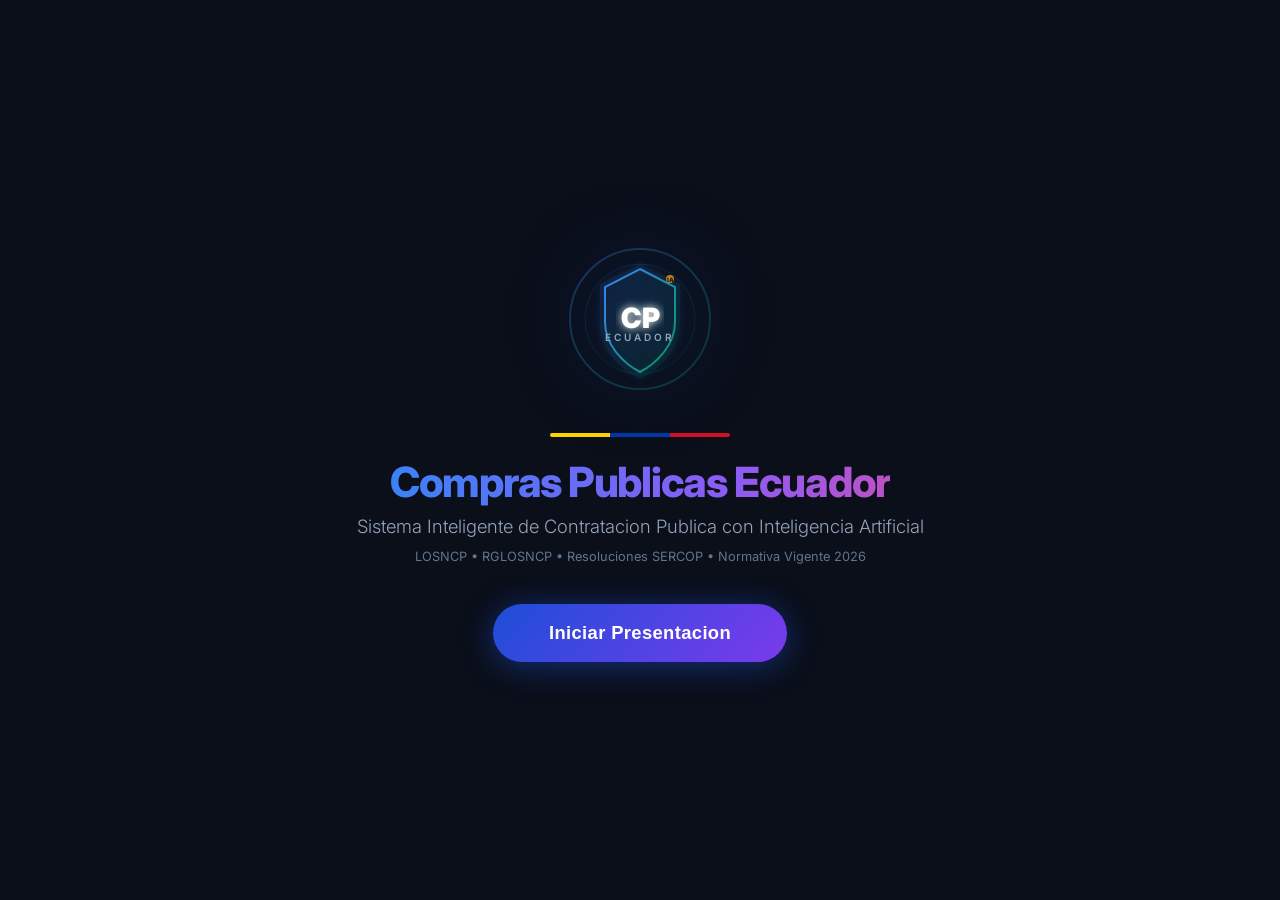
==== compras.html @ e503e333 "incluir compras" ====
<!DOCTYPE html>
<html lang="es">
<head>
<meta charset="UTF-8">
<meta name="viewport" content="width=device-width, initial-scale=1.0, maximum-scale=1.0, user-scalable=no">
<meta name="author" content="Yacaretech Cia. Ltda.">
<meta name="description" content="Sistema Inteligente de Compras Publicas Ecuador con IA">
<meta name="copyright" content="© 2026 Yacaretech Cia. Ltda. Todos los derechos reservados.">
<title>Compras Publicas EC - Sistema Inteligente con IA</title>
<link rel="preconnect" href="https://fonts.googleapis.com">
<link rel="preconnect" href="https://fonts.gstatic.com" crossorigin="">
<link href="https://fonts.googleapis.com/css2?family=Inter:wght@300;400;500;600;700;800;900&display=swap" rel="stylesheet">
<style>
*, *::before, *::after { margin: 0; padding: 0; box-sizing: border-box; }

:root {
    --primary: #1d4ed8;
    --primary-light: #3b82f6;
    --accent: #059669;
    --accent-light: #10b981;
    --success: #10b981;
    --warning: #f59e0b;
    --danger: #ef4444;
    --ecuador-yellow: #FFD100;
    --ecuador-blue: #0038A8;
    --ecuador-red: #CE1126;
    --bg-dark: #0a0f1a;
    --bg-card: rgba(255,255,255,0.05);
    --bg-glass: rgba(255,255,255,0.07);
    --border-glass: rgba(255,255,255,0.12);
    --text-primary: #f1f5f9;
    --text-secondary: #94a3b8;
    --text-muted: #64748b;
    --gradient-hero: linear-gradient(135deg, #0c1929 0%, #1e3a5f 50%, #0f2440 100%);
    --gradient-blue: linear-gradient(135deg, #1d4ed8 0%, #7c3aed 100%);
    --gradient-green: linear-gradient(135deg, #059669 0%, #0d9488 100%);
    --gradient-gold: linear-gradient(135deg, #d97706 0%, #dc2626 100%);
    --gradient-text: linear-gradient(90deg, #3b82f6, #8b5cf6, #ec4899, #3b82f6);
}

body {
    font-family: 'Inter', -apple-system, BlinkMacSystemFont, sans-serif;
    background: var(--bg-dark);
    color: var(--text-primary);
    overflow: hidden;
    -webkit-font-smoothing: antialiased;
}

/* ============ LANDING ============ */
.landing {
    position: fixed; top:0;left:0;right:0;bottom:0; z-index: 1000;
    background: var(--bg-dark);
    display: flex; flex-direction: column; align-items: center; justify-content: center;
    transition: opacity 0.8s ease, visibility 0.8s ease;
}
.landing.hidden { opacity: 0; visibility: hidden; pointer-events: none; }
.landing-particles { position: absolute; top:0;left:0;right:0;bottom:0; overflow: hidden; pointer-events: none; }
.landing-particles .particle {
    position: absolute; border-radius: 50%; opacity: 0;
    animation: particleFloat 8s ease-in-out infinite;
}
@keyframes particleFloat {
    0% { opacity: 0; transform: translateY(100vh) scale(0); }
    20% { opacity: 0.6; }
    80% { opacity: 0.3; }
    100% { opacity: 0; transform: translateY(-20vh) scale(1); }
}
.landing-logo {
    position: relative; z-index: 1; margin-bottom: 30px;
    filter: drop-shadow(0 0 40px rgba(29,78,216,0.5));
    animation: float 6s ease-in-out infinite;
}
.landing-title {
    position: relative; z-index: 1; font-size: 2.6rem; font-weight: 800;
    letter-spacing: -0.03em; margin-bottom: 8px; text-align: center;
}
.landing-sub {
    position: relative; z-index: 1; font-size: 1.15rem; font-weight: 300;
    color: var(--text-secondary); margin-bottom: 12px; text-align: center;
}
.landing-legal {
    position: relative; z-index: 1; font-size: 0.8rem; font-weight: 400;
    color: var(--text-muted); margin-bottom: 40px; text-align: center; max-width: 500px;
}
.landing-cta {
    position: relative; z-index: 1;
    display: inline-block; padding: 18px 56px; border-radius: 50px;
    background: var(--gradient-blue); color: #fff; font-size: 1.15rem; font-weight: 700;
    border: none; cursor: pointer; transition: all 0.3s ease;
    text-decoration: none; letter-spacing: 0.02em;
    box-shadow: 0 4px 30px rgba(29,78,216,0.5);
    animation: glow 3s ease-in-out infinite;
}
.landing-cta:hover { transform: translateY(-3px) scale(1.03); box-shadow: 0 8px 40px rgba(29,78,216,0.7); }
.ec-flag { display: flex; gap: 0; margin-bottom: 20px; position: relative; z-index: 1; }
.ec-flag div { width: 60px; height: 4px; }
.ec-flag .fy { background: var(--ecuador-yellow); border-radius: 2px 0 0 2px; }
.ec-flag .fb { background: var(--ecuador-blue); }
.ec-flag .fr { background: var(--ecuador-red); border-radius: 0 2px 2px 0; }

/* ============ PRESENTATION ============ */
.presentation { width: 100vw; height: 100vh; overflow: hidden; position: relative; z-index: 1; }

.slide {
    position: absolute; top:0;left:0;right:0;bottom:0;
    display: flex; flex-direction: column; align-items: center;
    padding: 50px 80px 90px;
    opacity: 0; transform: scale(0.95); pointer-events: none;
    transition: opacity 0.7s ease, transform 0.7s ease;
    text-align: center; overflow-y: auto;
}
.slide.scrollable { justify-content: flex-start; }
.slide:not(.scrollable) { justify-content: center; }
.slide.active { opacity: 1; transform: scale(1); pointer-events: auto; }

/* ============ AMBIENT EFFECTS ============ */
.slide::after {
    content: ''; position: absolute; top:0;left:0;right:0;bottom:0;
    pointer-events: none; z-index: 0;
    background-image:
        radial-gradient(1px 1px at 10% 20%, rgba(29,78,216,0.4) 50%, transparent 100%),
        radial-gradient(1px 1px at 80% 10%, rgba(5,150,105,0.3) 50%, transparent 100%),
        radial-gradient(1.5px 1.5px at 50% 80%, rgba(29,78,216,0.3) 50%, transparent 100%),
        radial-gradient(1px 1px at 30% 60%, rgba(16,185,129,0.3) 50%, transparent 100%);
    background-size: 200% 200%;
    animation: ambientDrift 20s ease-in-out infinite;
    opacity: 0; transition: opacity 1s ease;
}
.slide.active::after { opacity: 1; }
@keyframes ambientDrift {
    0% { background-position: 0% 0%; }
    50% { background-position: 100% 100%; }
    100% { background-position: 0% 0%; }
}

.slide::before {
    content: ''; position: absolute; top:0;left:0;right:0;bottom:0;
    pointer-events: none; z-index: 0;
    background: radial-gradient(ellipse 600px 400px at 30% 40%, rgba(29,78,216,0.08) 0%, transparent 70%);
    animation: spotlightMove 12s ease-in-out infinite;
    opacity: 0; transition: opacity 0.8s ease;
}
.slide.active::before { opacity: 1; }
@keyframes spotlightMove {
    0%   { background: radial-gradient(ellipse 600px 400px at 20% 30%, rgba(29,78,216,0.08) 0%, transparent 70%); }
    33%  { background: radial-gradient(ellipse 600px 400px at 70% 60%, rgba(5,150,105,0.07) 0%, transparent 70%); }
    66%  { background: radial-gradient(ellipse 600px 400px at 40% 80%, rgba(217,119,6,0.06) 0%, transparent 70%); }
    100% { background: radial-gradient(ellipse 600px 400px at 20% 30%, rgba(29,78,216,0.08) 0%, transparent 70%); }
}

/* Per-slide backgrounds */
.slide[data-slide="0"]  { background: linear-gradient(160deg, #0a0e27 0%, #1e3a5f 40%, #0d1333 100%); }
.slide[data-slide="1"]  { background: linear-gradient(160deg, #0c1a0a 0%, #065f46 40%, #022c22 100%); }
.slide[data-slide="2"]  { background: linear-gradient(160deg, #1a0505 0%, #7f1d1d 40%, #450a0a 100%); }
.slide[data-slide="3"]  { background: linear-gradient(135deg, #0f0c29 0%, #302b63 50%, #24243e 100%); }
.slide[data-slide="4"]  { background: linear-gradient(150deg, #071520 0%, #0c4a6e 40%, #082f49 100%); }
.slide[data-slide="5"]  { background: linear-gradient(160deg, #021a0e 0%, #065f46 40%, #022c22 100%); }
.slide[data-slide="6"]  { background: linear-gradient(145deg, #0c0a2a 0%, #3730a3 40%, #1e1b4b 100%); }
.slide[data-slide="7"]  { background: linear-gradient(160deg, #051525 0%, #155e75 40%, #083344 100%); }
.slide[data-slide="8"]  { background: linear-gradient(155deg, #1a1005 0%, #92400e 40%, #451a03 100%); }
.slide[data-slide="9"]  { background: linear-gradient(160deg, #0c0f17 0%, #334155 40%, #1e293b 100%); }
.slide[data-slide="10"] { background: linear-gradient(150deg, #050d1f 0%, #1d4ed8 40%, #1e3a5f 100%); }
.slide[data-slide="11"] { background: linear-gradient(135deg, #0f0524 0%, #4c1d95 35%, #2e1065 100%); }

/* ============ ANIMATIONS ============ */
@keyframes fadeInUp { from { opacity: 0; transform: translateY(40px); } to { opacity: 1; transform: translateY(0); } }
@keyframes fadeInLeft { from { opacity: 0; transform: translateX(-40px); } to { opacity: 1; transform: translateX(0); } }
@keyframes fadeInRight { from { opacity: 0; transform: translateX(40px); } to { opacity: 1; transform: translateX(0); } }
@keyframes shimmer { 0% { background-position: -200% center; } 100% { background-position: 200% center; } }
@keyframes pulse { 0%, 100% { opacity: 0.4; transform: scale(1); } 50% { opacity: 0.8; transform: scale(1.05); } }
@keyframes float { 0%, 100% { transform: translateY(0); } 50% { transform: translateY(-10px); } }
@keyframes glow { 0%, 100% { box-shadow: 0 0 20px rgba(29,78,216,0.3); } 50% { box-shadow: 0 0 40px rgba(29,78,216,0.6); } }
@keyframes numberPop { from { opacity: 0; transform: scale(0.5); filter: blur(4px); } to { opacity: 1; transform: scale(1); filter: blur(0); } }

.slide.active .anim-1 { animation: fadeInUp 0.8s ease forwards; animation-delay: 0.1s; opacity: 0; }
.slide.active .anim-2 { animation: fadeInUp 0.8s ease forwards; animation-delay: 0.25s; opacity: 0; }
.slide.active .anim-3 { animation: fadeInUp 0.8s ease forwards; animation-delay: 0.4s; opacity: 0; }
.slide.active .anim-4 { animation: fadeInUp 0.8s ease forwards; animation-delay: 0.55s; opacity: 0; }
.slide.active .anim-5 { animation: fadeInUp 0.8s ease forwards; animation-delay: 0.7s; opacity: 0; }
.slide.active .anim-6 { animation: fadeInUp 0.8s ease forwards; animation-delay: 0.85s; opacity: 0; }
.slide.active .anim-left { animation: fadeInLeft 0.8s ease forwards; animation-delay: 0.3s; opacity: 0; }
.slide.active .anim-right { animation: fadeInRight 0.8s ease forwards; animation-delay: 0.3s; opacity: 0; }
.slide.active .big-number { animation: numberPop 0.8s cubic-bezier(0.34,1.56,0.64,1) forwards; animation-delay: 0.6s; opacity: 0; }
body.cinematic .slide.active .anim-1 { animation-duration: 1.2s; }
body.cinematic .slide.active .anim-2 { animation-duration: 1.2s; animation-delay: 0.4s; }
body.cinematic .slide.active .anim-3 { animation-duration: 1.2s; animation-delay: 0.65s; }
body.cinematic .slide.active .anim-4 { animation-duration: 1.2s; animation-delay: 0.9s; }
body.cinematic .slide.active .anim-5 { animation-duration: 1.2s; animation-delay: 1.1s; }

/* ============ TYPOGRAPHY ============ */
.slide-title { font-size: 3rem; font-weight: 800; letter-spacing: -0.03em; margin-bottom: 10px; line-height: 1.1; }
.slide-subtitle { font-size: 1.3rem; font-weight: 300; color: var(--text-secondary); margin-bottom: 40px; max-width: 750px; }
.gradient-text {
    background: var(--gradient-text); background-size: 200% auto;
    -webkit-background-clip: text; -webkit-text-fill-color: transparent;
    background-clip: text; animation: shimmer 4s linear infinite;
}
.section-label { font-size: 0.75rem; font-weight: 700; text-transform: uppercase; letter-spacing: 0.2em; color: var(--primary-light); margin-bottom: 12px; }
.big-number { font-size: 4rem; font-weight: 900; line-height: 1; }
.big-label { font-size: 1rem; font-weight: 400; color: var(--text-secondary); margin-top: 8px; }

/* ============ CARDS & GLASS ============ */
.glass-card {
    background: var(--bg-glass); border: 1px solid var(--border-glass);
    border-radius: 16px; padding: 28px; text-align: left;
    backdrop-filter: blur(12px); -webkit-backdrop-filter: blur(12px);
    transition: transform 0.3s ease, border-color 0.3s ease;
    position: relative; overflow: hidden;
}
.glass-card:hover { transform: translateY(-4px); border-color: var(--primary); }
.glass-card .card-icon {
    width: 44px; height: 44px; border-radius: 12px; display: flex;
    align-items: center; justify-content: center; font-size: 1.3rem; margin-bottom: 14px;
}
.glass-card h3 { font-size: 1.05rem; font-weight: 700; margin-bottom: 8px; }
.glass-card p { font-size: 0.85rem; color: var(--text-secondary); line-height: 1.5; }
.slide.active .glass-card::after {
    content: ''; position: absolute; top: -50%; left: -50%;
    width: 200%; height: 200%;
    background: linear-gradient(45deg, transparent 40%, rgba(255,255,255,0.03) 50%, transparent 60%);
    animation: cardShimmer 4s ease-in-out infinite; pointer-events: none;
}
@keyframes cardShimmer { 0% { transform: translateX(-100%); } 100% { transform: translateX(100%); } }

.grid-2 { display: grid; grid-template-columns: repeat(2, 1fr); gap: 20px; width: 100%; max-width: 1000px; }
.grid-3 { display: grid; grid-template-columns: repeat(3, 1fr); gap: 20px; width: 100%; max-width: 1100px; }
.grid-4 { display: grid; grid-template-columns: repeat(4, 1fr); gap: 16px; width: 100%; max-width: 1200px; }

/* ============ STAT BOXES ============ */
.stat-row { display: flex; gap: 30px; justify-content: center; flex-wrap: wrap; margin: 30px 0; }
.stat-box { text-align: center; padding: 20px 30px; }

/* ============ PAIN/SOLUTION CARDS ============ */
.pain-card { border-left: 3px solid var(--danger); }
.pain-card .pain-label { color: var(--danger); font-size: 0.7rem; font-weight: 700; text-transform: uppercase; letter-spacing: 0.1em; margin-bottom: 6px; }
.solution-arrow { display: flex; align-items: center; justify-content: center; font-size: 1.6rem; color: var(--accent); padding: 8px 0; }
.solution-label { color: var(--accent); font-size: 0.7rem; font-weight: 700; text-transform: uppercase; letter-spacing: 0.1em; margin-bottom: 4px; }

/* ============ COMPARISON TABLE ============ */
.comparison-table { width: 100%; max-width: 900px; border-collapse: collapse; margin: 20px auto; }
.comparison-table th, .comparison-table td { padding: 12px 20px; text-align: left; border-bottom: 1px solid var(--border-glass); font-size: 0.9rem; }
.comparison-table th { font-weight: 700; color: var(--text-secondary); font-size: 0.8rem; text-transform: uppercase; letter-spacing: 0.08em; }
.comparison-table th.highlight { color: var(--accent-light); }
.comparison-table .check { color: var(--success); font-weight: 700; }
.comparison-table .cross { color: var(--danger); }
.comparison-table .partial { color: var(--warning); font-size: 0.8rem; }
.comparison-table tr:hover td { background: rgba(255,255,255,0.03); }

/* ============ TIMELINE ============ */
.timeline { display: flex; gap: 0; width: 100%; max-width: 1000px; position: relative; margin: 30px 0; }
.timeline::before {
    content: ''; position: absolute; top: 18px; left: 10%; right: 10%; height: 3px;
    background: linear-gradient(90deg, var(--primary), var(--accent), var(--warning), var(--danger));
    border-radius: 2px;
}
.timeline-phase { flex: 1; text-align: center; position: relative; padding-top: 40px; }
.timeline-phase .dot {
    position: absolute; top: 10px; left: 50%; transform: translateX(-50%);
    width: 18px; height: 18px; border-radius: 50%; border: 3px solid var(--bg-dark);
}
.timeline-phase h4 { font-size: 0.95rem; font-weight: 700; margin-bottom: 4px; }
.timeline-phase .duration { font-size: 0.8rem; color: var(--primary-light); margin-bottom: 6px; }
.timeline-phase p { font-size: 0.78rem; color: var(--text-secondary); line-height: 1.4; padding: 0 8px; }

/* ============ ECOSYSTEM ============ */
.eco-hub { display: flex; flex-direction: column; align-items: center; gap: 16px; width: 100%; max-width: 900px; margin: 20px 0; }
.eco-row { display: flex; gap: 12px; flex-wrap: wrap; justify-content: center; }
.eco-box {
    padding: 10px 18px; border-radius: 10px; font-size: 0.8rem; font-weight: 600;
    border: 1px solid var(--border-glass); background: var(--bg-glass);
}
.eco-center {
    padding: 16px 40px; border-radius: 14px; font-size: 1rem; font-weight: 800;
    background: var(--gradient-blue); color: white; letter-spacing: 0.02em;
    box-shadow: 0 4px 30px rgba(29,78,216,0.4);
}
.eco-connector { font-size: 0.75rem; color: var(--text-muted); padding: 4px 0; }

/* ============ PROGRESS BAR ============ */
.progress-bar {
    position: fixed; top: 0; left: 0; height: 3px; z-index: 200;
    background: linear-gradient(90deg, var(--primary), var(--accent), var(--warning));
    background-size: 200% 100%;
    animation: progressGlow 3s linear infinite;
    box-shadow: 0 0 12px rgba(29,78,216,0.5);
    transition: width 0.3s linear;
}
@keyframes progressGlow { 0% { background-position: 0% 50%; } 100% { background-position: 200% 50%; } }

/* ============ NAV ============ */
.nav-dots {
    position: fixed; right: 24px; top: 50%; transform: translateY(-50%); z-index: 100;
    display: flex; flex-direction: column; gap: 10px;
}
.nav-dots .dot {
    width: 10px; height: 10px; border-radius: 50%;
    background: var(--text-muted); cursor: pointer;
    transition: all 0.3s ease; opacity: 0.5;
}
.nav-dots .dot.active { background: var(--primary-light); opacity: 1; transform: scale(1.4); box-shadow: 0 0 10px rgba(59,130,246,0.5); }

/* ============ CONTROLS ============ */
.cine-controls {
    position: fixed; bottom: 20px; left: 50%; transform: translateX(-50%); z-index: 100;
    display: flex; align-items: center; gap: 14px;
    background: rgba(10,15,26,0.85); backdrop-filter: blur(16px);
    padding: 10px 28px; border-radius: 40px;
    border: 1px solid var(--border-glass);
}
.cine-controls button {
    background: none; border: none; color: var(--text-secondary);
    font-size: 1.1rem; cursor: pointer; padding: 6px;
    transition: color 0.2s; font-family: inherit;
}
.cine-controls button:hover { color: var(--text-primary); }
.cine-controls .counter { font-size: 0.8rem; color: var(--text-muted); min-width: 50px; text-align: center; }

/* ============ LEGAL BOX ============ */
.legal-box {
    background: rgba(29,78,216,0.1); border: 1px solid rgba(29,78,216,0.3);
    border-radius: 12px; padding: 16px 24px; text-align: left; max-width: 800px; margin: 16px auto;
}
.legal-box .law { font-size: 0.75rem; font-weight: 700; color: var(--primary-light); margin-bottom: 4px; }
.legal-box p { font-size: 0.85rem; color: var(--text-secondary); line-height: 1.5; }

/* ============ QUOTE ============ */
.quote-box {
    border-left: 3px solid var(--accent); padding: 16px 24px; margin: 20px auto;
    max-width: 700px; text-align: left; background: rgba(5,150,105,0.05);
    border-radius: 0 12px 12px 0;
}
.quote-box p { font-size: 0.95rem; font-style: italic; color: var(--text-secondary); line-height: 1.6; }
.quote-box cite { font-size: 0.8rem; color: var(--text-muted); font-style: normal; margin-top: 8px; display: block; }

/* ============ RESPONSIVE ============ */
@media (max-width: 1024px) {
    .slide { padding: 40px 40px 80px; }
    .slide-title { font-size: 2.2rem; }
    .grid-4 { grid-template-columns: repeat(2, 1fr); }
}
@media (max-width: 768px) {
    .slide { padding: 30px 20px 80px; }
    .slide-title { font-size: 1.8rem; }
    .grid-2, .grid-3 { grid-template-columns: 1fr; }
    .nav-dots { display: none; }
    .timeline { flex-direction: column; gap: 20px; }
    .timeline::before { display: none; }
    .big-number { font-size: 2.5rem; }
}
@media print {
    .landing, .nav-dots, .cine-controls, .progress-bar { display: none !important; }
    .slide { position: relative !important; opacity: 1 !important; transform: none !important;
             pointer-events: auto !important; page-break-after: always; background: white !important; color: #1a1a2e !important; }
}
</style>
</head>
<body>

<!-- ============ LANDING ============ -->
<div class="landing" id="landing">
    <div class="landing-particles" id="particles"></div>
    <div class="landing-logo">
        <svg width="160" height="160" viewBox="0 0 160 160">
            <defs>
                <linearGradient id="lgShield" x1="0%" y1="0%" x2="100%" y2="100%">
                    <stop offset="0%" stop-color="#3b82f6"/>
                    <stop offset="100%" stop-color="#059669"/>
                </linearGradient>
                <filter id="glowF"><feGaussianBlur stdDeviation="4" result="blur"/><feMerge><feMergeNode in="blur"/><feMergeNode in="SourceGraphic"/></feMerge></filter>
            </defs>
            <circle cx="80" cy="80" r="70" fill="none" stroke="url(#lgShield)" stroke-width="2" opacity="0.3" class="pulse-ring" style="animation: pulse 3s ease-in-out infinite;"/>
            <circle cx="80" cy="80" r="55" fill="none" stroke="url(#lgShield)" stroke-width="1" opacity="0.15" class="hex-ring" style="transform-origin:80px 80px; animation: rotateRing 20s linear infinite;"/>
            <!-- Shield shape -->
            <path d="M80 25 L120 45 L120 85 C120 110 100 130 80 140 C60 130 40 110 40 85 L40 45 Z" fill="url(#lgShield)" opacity="0.15" filter="url(#glowF)"/>
            <path d="M80 30 L115 48 L115 83 C115 106 97 124 80 133 C63 124 45 106 45 83 L45 48 Z" fill="none" stroke="url(#lgShield)" stroke-width="2"/>
            <!-- CP text -->
            <text x="80" y="82" text-anchor="middle" dominant-baseline="middle" font-family="Inter,sans-serif" font-size="28" font-weight="900" fill="white" filter="url(#glowF)">CP</text>
            <text x="80" y="102" text-anchor="middle" font-family="Inter,sans-serif" font-size="10" font-weight="600" fill="#94a3b8" letter-spacing="3">ECUADOR</text>
            <!-- AI sparkle -->
            <circle cx="110" cy="40" r="4" fill="#f59e0b" opacity="0.8" style="animation: pulse 2s ease-in-out infinite;"/>
            <text x="110" y="43" text-anchor="middle" font-size="6" fill="#1a1a2e" font-weight="900">IA</text>
        </svg>
    </div>
    <div class="ec-flag"><div class="fy"></div><div class="fb"></div><div class="fr"></div></div>
    <div class="landing-title"><span class="gradient-text" contenteditable="true">Compras Publicas Ecuador</span></div>
    <div class="landing-sub" contenteditable="true">Sistema Inteligente de Contratacion Publica con Inteligencia Artificial</div>
    <div class="landing-legal" contenteditable="true">LOSNCP &bull; RGLOSNCP &bull; Resoluciones SERCOP &bull; Normativa Vigente 2026</div>
    <button class="landing-cta" onclick="startExperience()">Iniciar Presentacion</button>
</div>

<!-- ============ PROGRESS BAR ============ -->
<div class="progress-bar" id="progressBar" style="width:0%"></div>

<!-- ============ PRESENTATION ============ -->
<div class="presentation">

<!-- SLIDE 0: COVER -->
<div class="slide" data-slide="0">
    <div class="section-label anim-1" contenteditable="true">YACARETECH CIA. LTDA. &bull; ECUADOR 2026</div>
    <h1 class="slide-title anim-2" contenteditable="true">Sistema Inteligente de<br><span class="gradient-text">Compras Publicas con IA</span></h1>
    <p class="slide-subtitle anim-3" contenteditable="true">Plataforma integral que automatiza, valida y optimiza todo el ciclo de contratacion publica ecuatoriana con inteligencia artificial, cumpliendo la LOSNCP y normativa SERCOP.</p>
    <div class="stat-row anim-4">
        <div class="stat-box"><div class="big-number" style="background:var(--gradient-blue);-webkit-background-clip:text;-webkit-text-fill-color:transparent;">8</div><div class="big-label">Modulos IA</div></div>
        <div class="stat-box"><div class="big-number" style="background:var(--gradient-green);-webkit-background-clip:text;-webkit-text-fill-color:transparent;">100%</div><div class="big-label">LOSNCP</div></div>
        <div class="stat-box"><div class="big-number" style="background:var(--gradient-gold);-webkit-background-clip:text;-webkit-text-fill-color:transparent;">18</div><div class="big-label">Tipos Proceso</div></div>
        <div class="stat-box"><div class="big-number" style="background:linear-gradient(135deg,#ec4899,#8b5cf6);-webkit-background-clip:text;-webkit-text-fill-color:transparent;">3</div><div class="big-label">Motores IA</div></div>
    </div>
    <div class="ec-flag anim-5"><div class="fy"></div><div class="fb"></div><div class="fr"></div></div>
</div>

<!-- SLIDE 1: PROBLEMA -->
<div class="slide scrollable" data-slide="1">
    <div class="section-label anim-1">EL PROBLEMA</div>
    <h1 class="slide-title anim-2" contenteditable="true">La Contratacion Publica en Ecuador<br>enfrenta <span style="color:var(--danger)">desafios criticos</span></h1>
    <p class="slide-subtitle anim-3" contenteditable="true">Mas del 70% de las entidades publicas elaboran sus PAA de forma manual, sin herramientas inteligentes que validen cumplimiento legal.</p>
    <div class="grid-3 anim-4">
        <div class="glass-card pain-card">
            <div class="pain-label">Problema 1</div>
            <h3>PAA Manual y Reactivo</h3>
            <p contenteditable="true">Los Planes Anuales de Adquisiciones se elaboran en hojas de calculo sin validacion de umbrales LOSNCP, codigos CPC ni deteccion de fraccionamiento.</p>
        </div>
        <div class="glass-card pain-card">
            <div class="pain-label">Problema 2</div>
            <h3>Precios sin Referencia</h3>
            <p contenteditable="true">No existe un sistema centralizado de precios historicos. Las entidades pagan sobreprecios porque no tienen datos de mercado actualizados.</p>
        </div>
        <div class="glass-card pain-card">
            <div class="pain-label">Problema 3</div>
            <h3>Riesgos Invisibles</h3>
            <p contenteditable="true">El fraccionamiento, la coercion a proveedores y los conflictos de interes pasan desapercibidos sin herramientas de analisis de riesgo automatizadas.</p>
        </div>
        <div class="glass-card pain-card">
            <div class="pain-label">Problema 4</div>
            <h3>Cumplimiento Incierto</h3>
            <p contenteditable="true">Los funcionarios no siempre conocen los umbrales vigentes del PIE, las resoluciones SERCOP actualizadas o los requisitos especificos de cada tipo de proceso.</p>
        </div>
        <div class="glass-card pain-card">
            <div class="pain-label">Problema 5</div>
            <h3>Procesos Fragmentados</h3>
            <p contenteditable="true">La informacion vive en multiples sistemas: SERCOP, eSigef, Quipux, Excel. No hay una vision consolidada del ciclo de contratacion.</p>
        </div>
        <div class="glass-card pain-card">
            <div class="pain-label">Problema 6</div>
            <h3>Transparencia Limitada</h3>
            <p contenteditable="true">La ciudadania y los organismos de control tienen dificultad para auditar y monitorear procesos de contratacion en tiempo real.</p>
        </div>
    </div>
</div>

<!-- SLIDE 2: VISION -->
<div class="slide" data-slide="2">
    <div class="section-label anim-1">NUESTRA VISION</div>
    <h1 class="slide-title anim-2" contenteditable="true">Un Consultor Experto en <span class="gradient-text">Contratacion Publica</span><br>disponible 24/7</h1>
    <p class="slide-subtitle anim-3" contenteditable="true">Imagina que cada funcionario publico tiene a su lado un experto que conoce toda la LOSNCP, el RGLOSNCP, las resoluciones SERCOP, los umbrales del PIE y las mejores practicas de contratacion.</p>
    <div class="grid-2 anim-4" style="max-width:800px">
        <div class="glass-card">
            <div class="card-icon" style="background:var(--gradient-blue)">&#129302;</div>
            <h3>IA que Entiende la Ley</h3>
            <p contenteditable="true">El sistema interpreta la LOSNCP y sus reformas, calcula umbrales automaticamente y sugiere el tipo de proceso correcto para cada contratacion.</p>
        </div>
        <div class="glass-card">
            <div class="card-icon" style="background:var(--gradient-green)">&#128202;</div>
            <h3>IA que Analiza Precios</h3>
            <p contenteditable="true">Compara precios historicos del portal SERCOP, detecta anomalias y sobreprecios, sugiere rangos de mercado realistas antes de publicar.</p>
        </div>
        <div class="glass-card">
            <div class="card-icon" style="background:var(--gradient-gold)">&#128737;</div>
            <h3>IA que Detecta Riesgos</h3>
            <p contenteditable="true">Identifica fraccionamiento (Art. 62), conflictos de interes, patrones de coercion a proveedores y alertas de BANDERA ROJA de la OCDE.</p>
        </div>
        <div class="glass-card">
            <div class="card-icon" style="background:linear-gradient(135deg,#ec4899,#8b5cf6)">&#128640;</div>
            <h3>IA que Genera el PAA</h3>
            <p contenteditable="true">Construye el Plan Anual de Adquisiciones paso a paso: sugiere items, asigna CPC, calcula umbrales y genera el documento en formato SERCOP.</p>
        </div>
    </div>
</div>

<!-- SLIDE 3: TECNOLOGIA -->
<div class="slide scrollable" data-slide="3">
    <div class="section-label anim-1">STACK TECNOLOGICO</div>
    <h1 class="slide-title anim-2" contenteditable="true">Tecnologias que <span class="gradient-text">Impulsan</span> el Sistema</h1>
    <div class="grid-3 anim-3" style="margin-top:20px">
        <div class="glass-card">
            <h3 style="color:var(--primary-light)">Backend</h3>
            <p contenteditable="true">Java 21 &bull; Spring Boot 3 &bull; CQRS/Event Sourcing &bull; LangChain4j &bull; Kafka &bull; Flyway</p>
        </div>
        <div class="glass-card">
            <h3 style="color:var(--accent-light)">Frontend</h3>
            <p contenteditable="true">React 18 &bull; TypeScript &bull; Vite &bull; Chakra UI v3 &bull; Recharts &bull; i18next &bull; Chat IA Interactivo</p>
        </div>
        <div class="glass-card">
            <h3 style="color:var(--ecuador-yellow)">Inteligencia Artificial</h3>
            <p contenteditable="true">Claude AI (Anthropic) &bull; Google Gemini &bull; OpenAI GPT &bull; Triple stack con failover automatico</p>
        </div>
        <div class="glass-card">
            <h3 style="color:#f472b6">Seguridad</h3>
            <p contenteditable="true">OAuth 2.0 / JWT &bull; Auth0 / Keycloak &bull; Roles y permisos granulares &bull; Auditoria completa de eventos</p>
        </div>
        <div class="glass-card">
            <h3 style="color:#a78bfa">Infraestructura</h3>
            <p contenteditable="true">Docker &bull; Kubernetes &bull; MySQL 8 &bull; Redis &bull; Kong API Gateway &bull; Cloud-native</p>
        </div>
        <div class="glass-card">
            <h3 style="color:#fb923c">Normativa</h3>
            <p contenteditable="true">LOSNCP &bull; RGLOSNCP &bull; Resoluciones SERCOP &bull; Umbrales PIE 2024 &bull; CPC Ecuador &bull; OCDE Banderas Rojas</p>
        </div>
    </div>
</div>

<!-- SLIDE 4: MODULOS -->
<div class="slide scrollable" data-slide="4">
    <div class="section-label anim-1">MODULOS DEL SISTEMA</div>
    <h1 class="slide-title anim-2" contenteditable="true">8 Modulos que funcionan <span class="gradient-text">hoy</span></h1>
    <p class="slide-subtitle anim-3" contenteditable="true">Cada modulo integra inteligencia artificial para asistir, validar y optimizar.</p>
    <div class="grid-4 anim-4">
        <div class="glass-card">
            <div class="card-icon" style="background:var(--gradient-blue)">&#128203;</div>
            <h3>PAA Inteligente</h3>
            <p>Wizard conversacional con IA que genera el Plan Anual con items CPC, precios y procesos LOSNCP.</p>
        </div>
        <div class="glass-card">
            <div class="card-icon" style="background:var(--gradient-green)">&#128176;</div>
            <h3>Analisis de Precios</h3>
            <p>Precios historicos SERCOP, deteccion de anomalias y sobreprecios con scoring automatico.</p>
        </div>
        <div class="glass-card">
            <div class="card-icon" style="background:var(--gradient-gold)">&#9888;&#65039;</div>
            <h3>Gestion de Riesgos</h3>
            <p>30+ indicadores OCDE, deteccion de fraccionamiento, coercion y conflictos de interes.</p>
        </div>
        <div class="glass-card">
            <div class="card-icon" style="background:linear-gradient(135deg,#ec4899,#8b5cf6)">&#128218;</div>
            <h3>Asistente Legal IA</h3>
            <p>Consultor virtual que responde preguntas sobre LOSNCP, RGLOSNCP y resoluciones SERCOP en contexto.</p>
        </div>
        <div class="glass-card">
            <div class="card-icon" style="background:linear-gradient(135deg,#06b6d4,#3b82f6)">&#128200;</div>
            <h3>Dashboard Analitico</h3>
            <p>Vision consolidada de procesos, presupuesto, tipos de contratacion y cumplimiento en tiempo real.</p>
        </div>
        <div class="glass-card">
            <div class="card-icon" style="background:linear-gradient(135deg,#f59e0b,#ef4444)">&#128276;</div>
            <h3>Alertas Inteligentes</h3>
            <p>Notificaciones automaticas de vencimientos, anomalias de precios y riesgos detectados por IA.</p>
        </div>
        <div class="glass-card">
            <div class="card-icon" style="background:linear-gradient(135deg,#10b981,#06b6d4)">&#128736;</div>
            <h3>Config. de Procesos</h3>
            <p>18 tipos de proceso CP configurables con eventos, campos y flujos segun la LOSNCP vigente.</p>
        </div>
        <div class="glass-card">
            <div class="card-icon" style="background:linear-gradient(135deg,#8b5cf6,#6366f1)">&#128373;</div>
            <h3>Auditoria Total</h3>
            <p>Trazabilidad completa de cada accion: quien, cuando, que cambio. Event sourcing inmutable.</p>
        </div>
    </div>
</div>

<!-- SLIDE 5: PAA WIZARD -->
<div class="slide" data-slide="5">
    <div class="section-label anim-1">MODULO ESTRELLA</div>
    <h1 class="slide-title anim-2" contenteditable="true">PAA Inteligente:<br>El <span class="gradient-text">Consultor IA</span> que Genera tu Plan</h1>
    <p class="slide-subtitle anim-3" contenteditable="true">Un asistente conversacional que guia paso a paso la creacion del Plan Anual de Adquisiciones, enriqueciendo cada input del usuario.</p>
    <div class="grid-2 anim-4" style="max-width:900px">
        <div class="glass-card">
            <h3>&#129302; Validacion de Entidad</h3>
            <p contenteditable="true">Verifica automaticamente si la entidad existe, deduce el RUC, sector y mision institucional. El usuario solo confirma.</p>
        </div>
        <div class="glass-card">
            <h3>&#127970; Estructura Organizacional</h3>
            <p contenteditable="true">Sugiere los departamentos reales de la entidad basandose en su conocimiento del sector publico ecuatoriano.</p>
        </div>
        <div class="glass-card">
            <h3>&#128161; Enriquecimiento con IA</h3>
            <p contenteditable="true">El usuario describe necesidades de forma general. La IA las transforma en items profesionales con CPC, precios de mercado y procedimientos LOSNCP.</p>
        </div>
        <div class="glass-card">
            <h3>&#128203; Formato SERCOP</h3>
            <p contenteditable="true">Genera el PAA final en el formato oficial del portal de compras publicas con todas las columnas requeridas.</p>
        </div>
    </div>
    <div class="legal-box anim-5">
        <div class="law">Art. 22 LOSNCP - Plan Anual de Contratacion</div>
        <p contenteditable="true">Las entidades contratantes deben formular el PAA con el presupuesto correspondiente, de conformidad a la planificacion plurianual de la institucion.</p>
    </div>
</div>

<!-- SLIDE 6: PAIN → SOLUTION -->
<div class="slide scrollable" data-slide="6">
    <div class="section-label anim-1">DE PROBLEMA A SOLUCION</div>
    <h1 class="slide-title anim-2" contenteditable="true">Asi <span class="gradient-text">Transformamos</span> cada Desafio</h1>
    <div class="grid-3 anim-3">
        <div class="glass-card">
            <div class="pain-label">ANTES</div>
            <p>"Elaborar el PAA toma semanas en Excel sin saber si cumplimos los umbrales"</p>
            <div class="solution-arrow">&#8595;</div>
            <div class="solution-label">AHORA CON IA</div>
            <p style="color:var(--accent-light)">El PAA se genera en minutos con items, CPC, precios y procesos validados automaticamente.</p>
        </div>
        <div class="glass-card">
            <div class="pain-label">ANTES</div>
            <p>"No sabemos si el precio propuesto es justo, no tenemos datos historicos"</p>
            <div class="solution-arrow">&#8595;</div>
            <div class="solution-label">AHORA CON IA</div>
            <p style="color:var(--accent-light)">IA analiza precios historicos del portal SERCOP y detecta anomalias antes de publicar.</p>
        </div>
        <div class="glass-card">
            <div class="pain-label">ANTES</div>
            <p>"Contraloria encontro fraccionamiento que no detectamos a tiempo"</p>
            <div class="solution-arrow">&#8595;</div>
            <div class="solution-label">AHORA CON IA</div>
            <p style="color:var(--accent-light)">30+ indicadores de riesgo OCDE detectan fraccionamiento y patrones sospechosos en tiempo real.</p>
        </div>
        <div class="glass-card">
            <div class="pain-label">ANTES</div>
            <p>"No estamos seguros de que proceso usar para este monto"</p>
            <div class="solution-arrow">&#8595;</div>
            <div class="solution-label">AHORA CON IA</div>
            <p style="color:var(--accent-light)">El asistente legal IA calcula umbrales PIE y recomienda el proceso correcto con citas legales.</p>
        </div>
        <div class="glass-card">
            <div class="pain-label">ANTES</div>
            <p>"La informacion esta en SERCOP, eSigef, Quipux y 5 hojas de Excel distintas"</p>
            <div class="solution-arrow">&#8595;</div>
            <div class="solution-label">AHORA CON IA</div>
            <p style="color:var(--accent-light)">Plataforma unificada con dashboard en tiempo real y vision consolidada del ciclo completo.</p>
        </div>
        <div class="glass-card">
            <div class="pain-label">ANTES</div>
            <p>"Los ciudadanos no pueden monitorear nuestras compras facilmente"</p>
            <div class="solution-arrow">&#8595;</div>
            <div class="solution-label">AHORA CON IA</div>
            <p style="color:var(--accent-light)">Portal de transparencia con trazabilidad completa y auditoria inmutable por event sourcing.</p>
        </div>
    </div>
</div>

<!-- SLIDE 7: MARCO LEGAL -->
<div class="slide scrollable" data-slide="7">
    <div class="section-label anim-1">CUMPLIMIENTO LEGAL</div>
    <h1 class="slide-title anim-2" contenteditable="true">Cada Accion Respaldada por la <span class="gradient-text">Ley</span></h1>
    <p class="slide-subtitle anim-3" contenteditable="true">El sistema tiene integrada toda la normativa ecuatoriana de contratacion publica.</p>
    <div class="grid-2 anim-4" style="max-width:900px">
        <div class="legal-box">
            <div class="law">LOSNCP - Ley Organica del Sistema Nacional de Contratacion Publica</div>
            <p contenteditable="true">Base legal principal: tipos de proceso, umbrales, prohibiciones, regimen especial, catalogo electronico, subasta inversa.</p>
        </div>
        <div class="legal-box">
            <div class="law">RGLOSNCP - Reglamento General</div>
            <p contenteditable="true">Procedimientos detallados: plazos, documentos, comisiones tecnicas, actas, informes, garantias.</p>
        </div>
        <div class="legal-box">
            <div class="law">Resoluciones SERCOP</div>
            <p contenteditable="true">Actualizaciones normativas: codificacion de resoluciones, modelos de pliegos, umbrales del PIE vigentes.</p>
        </div>
        <div class="legal-box">
            <div class="law">Art. 62 LOSNCP - Prohibicion de Fraccionamiento</div>
            <p contenteditable="true">La IA detecta automaticamente cuando se estan dividiendo contrataciones para eludir procedimientos formales.</p>
        </div>
    </div>
    <div class="quote-box anim-5">
        <p>"El sistema no reemplaza al funcionario, lo empodera con conocimiento legal preciso y actualizado en cada decision de contratacion."</p>
    </div>
</div>

<!-- SLIDE 8: ROI -->
<div class="slide scrollable" data-slide="8">
    <div class="section-label anim-1">RESULTADOS ESPERADOS</div>
    <h1 class="slide-title anim-2" contenteditable="true">Impacto <span class="gradient-text">Medible</span></h1>
    <table class="comparison-table anim-3">
        <thead><tr><th>Metrica</th><th>Sin Sistema</th><th class="highlight">Con IA</th><th class="highlight">Mejora</th></tr></thead>
        <tbody>
            <tr><td>Elaboracion del PAA</td><td>2-4 semanas</td><td>1-2 horas</td><td style="color:var(--success)">-95%</td></tr>
            <tr><td>Validacion de umbrales LOSNCP</td><td>Manual, propenso a error</td><td>Automatica en tiempo real</td><td style="color:var(--success)">100% precision</td></tr>
            <tr><td>Deteccion de fraccionamiento</td><td>Post-auditoria (meses)</td><td>Preventiva (instantanea)</td><td style="color:var(--success)">Riesgo -90%</td></tr>
            <tr><td>Analisis de precios de mercado</td><td>3-5 dias por proceso</td><td>30 segundos con IA</td><td style="color:var(--success)">-99%</td></tr>
            <tr><td>Consultas legales LOSNCP</td><td>Abogado externo / busqueda manual</td><td>Respuesta IA inmediata</td><td style="color:var(--success)">24/7</td></tr>
            <tr><td>Transparencia y auditabilidad</td><td>Reportes mensuales</td><td>Tiempo real con event sourcing</td><td style="color:var(--success)">100%</td></tr>
        </tbody>
    </table>
    <div class="stat-row anim-4">
        <div class="stat-box"><div class="big-number" style="color:var(--success)">-95%</div><div class="big-label">Tiempo PAA</div></div>
        <div class="stat-box"><div class="big-number" style="color:var(--primary-light)">-90%</div><div class="big-label">Riesgo Legal</div></div>
        <div class="stat-box"><div class="big-number" style="color:var(--ecuador-yellow)">&lt;6</div><div class="big-label">Meses ROI</div></div>
    </div>
</div>

<!-- SLIDE 9: INTEGRACION -->
<div class="slide" data-slide="9">
    <div class="section-label anim-1">ECOSISTEMA</div>
    <h1 class="slide-title anim-2" contenteditable="true">Integracion con el <span class="gradient-text">Ecosistema Publico</span></h1>
    <div class="eco-hub anim-3">
        <div class="eco-row">
            <div class="eco-box" style="border-color:rgba(29,78,216,0.4)">&#127970; eSigef</div>
            <div class="eco-box" style="border-color:rgba(29,78,216,0.4)">&#128196; Quipux</div>
            <div class="eco-box" style="border-color:rgba(29,78,216,0.4)">&#128100; Talento Humano</div>
            <div class="eco-box" style="border-color:rgba(29,78,216,0.4)">&#128181; Presupuesto</div>
        </div>
        <div class="eco-connector">&#8595; APIs REST / Kafka / Webhooks &#8595;</div>
        <div class="eco-center">&#128737; CP Ecuador IA Platform</div>
        <div class="eco-connector">&#8595; APIs REST / Portal Web &#8595;</div>
        <div class="eco-row">
            <div class="eco-box" style="border-color:rgba(5,150,105,0.4)">&#127758; Portal SERCOP</div>
            <div class="eco-box" style="border-color:rgba(5,150,105,0.4)">&#128200; Contraloria</div>
            <div class="eco-box" style="border-color:rgba(5,150,105,0.4)">&#128101; Ciudadania</div>
            <div class="eco-box" style="border-color:rgba(5,150,105,0.4)">&#127963; Proveedores</div>
        </div>
    </div>
    <div class="quote-box anim-4">
        <p contenteditable="true">El sistema se integra con la infraestructura existente del Estado ecuatoriano sin requerir reemplazo de sistemas legados.</p>
    </div>
</div>

<!-- SLIDE 10: ROADMAP -->
<div class="slide" data-slide="10">
    <div class="section-label anim-1">PLAN DE IMPLEMENTACION</div>
    <h1 class="slide-title anim-2" contenteditable="true">Roadmap de <span class="gradient-text">Implementacion</span></h1>
    <div class="timeline anim-3">
        <div class="timeline-phase">
            <div class="dot" style="background:var(--primary)"></div>
            <h4>Fase 1: Demo</h4>
            <div class="duration">1-2 semanas</div>
            <p contenteditable="true">Demostracion del sistema con datos de ejemplo. PAA inteligente, analisis de precios y riesgos funcionando.</p>
        </div>
        <div class="timeline-phase">
            <div class="dot" style="background:var(--accent)"></div>
            <h4>Fase 2: PoC</h4>
            <div class="duration">4-6 semanas</div>
            <p contenteditable="true">Prueba de concepto con datos reales de la entidad. Integracion basica con portal SERCOP.</p>
        </div>
        <div class="timeline-phase">
            <div class="dot" style="background:var(--warning)"></div>
            <h4>Fase 3: Piloto</h4>
            <div class="duration">8-12 semanas</div>
            <p contenteditable="true">Implementacion piloto en 1-2 entidades. Capacitacion de funcionarios. Integracion con eSigef.</p>
        </div>
        <div class="timeline-phase">
            <div class="dot" style="background:var(--danger)"></div>
            <h4>Fase 4: Produccion</h4>
            <div class="duration">12-16 semanas</div>
            <p contenteditable="true">Despliegue completo. Todas las integraciones activas. Soporte y mejora continua.</p>
        </div>
    </div>
</div>

<!-- SLIDE 11: CTA -->
<div class="slide" data-slide="11">
    <div class="section-label anim-1">SIGUIENTE PASO</div>
    <h1 class="slide-title anim-2" contenteditable="true"><span class="gradient-text">Modernizar</span> la Contratacion Publica<br>empieza hoy</h1>
    <p class="slide-subtitle anim-3" contenteditable="true">El sistema esta listo para demostrar su valor con datos reales de su entidad.</p>
    <div class="grid-3 anim-4" style="max-width:900px">
        <div class="glass-card" style="text-align:center">
            <div class="card-icon" style="background:var(--gradient-blue);margin:0 auto 14px">&#128187;</div>
            <h3>Agendar Demo</h3>
            <p contenteditable="true">Demostracion en vivo del sistema con el PAA inteligente y analisis de riesgos.</p>
        </div>
        <div class="glass-card" style="text-align:center">
            <div class="card-icon" style="background:var(--gradient-green);margin:0 auto 14px">&#128640;</div>
            <h3>PoC sin Riesgo</h3>
            <p contenteditable="true">Prueba de concepto con datos reales de su entidad. Sin compromiso, solo resultados.</p>
        </div>
        <div class="glass-card" style="text-align:center">
            <div class="card-icon" style="background:var(--gradient-gold);margin:0 auto 14px">&#128220;</div>
            <h3>Propuesta a Medida</h3>
            <p contenteditable="true">Plan de implementacion personalizado para las necesidades de su institucion.</p>
        </div>
    </div>
    <div style="margin-top:30px" class="anim-5">
        <a href="mailto:contacto@yacaretech.com?subject=Demo%20Compras%20Publicas%20EC" class="landing-cta" style="font-size:1rem;padding:14px 44px">Solicitar Demo &rarr;</a>
    </div>
    <div class="ec-flag anim-6" style="margin-top:24px"><div class="fy"></div><div class="fb"></div><div class="fr"></div></div>
    <p class="anim-6" style="font-size:0.7rem;color:var(--text-muted);margin-top:16px">&copy; 2026 Yacaretech Cia. Ltda. &bull; Ecuador &bull; Todos los derechos reservados</p>
</div>

</div><!-- /presentation -->

<!-- ============ NAV DOTS ============ -->
<div class="nav-dots" id="navDots"></div>

<!-- ============ CONTROLS ============ -->
<div class="cine-controls">
    <button onclick="navigate(-1)" title="Anterior">&#9664;</button>
    <button id="playBtn" onclick="togglePlay()" title="Play/Pause">&#9654;</button>
    <span class="counter" id="counter">1 / 12</span>
    <button onclick="navigate(1)" title="Siguiente">&#9654;</button>
</div>

<script>
const TOTAL_SLIDES = 12;
const SLIDE_DURATION = [15, 14, 12, 12, 14, 14, 14, 12, 14, 12, 12, 15];
let currentSlide = 0, isPlaying = false, autoTimer = null, progressTimer = null, experienceStarted = false;

// Landing particles
(function(){
    const c = document.getElementById('particles');
    const colors = ['rgba(29,78,216,0.6)','rgba(5,150,105,0.5)','rgba(217,119,6,0.4)','rgba(206,17,38,0.3)','rgba(255,209,0,0.4)'];
    for(let i=0;i<35;i++){
        const p = document.createElement('div');
        p.className='particle';
        const s = 2+Math.random()*6;
        Object.assign(p.style,{width:s+'px',height:s+'px',left:Math.random()*100+'%',background:colors[i%colors.length],animationDelay:Math.random()*8+'s',animationDuration:(6+Math.random()*6)+'s'});
        c.appendChild(p);
    }
})();

// Nav dots
(function(){
    const nd = document.getElementById('navDots');
    for(let i=0;i<TOTAL_SLIDES;i++){
        const d = document.createElement('div');
        d.className='dot'+(i===0?' active':'');
        d.onclick=()=>goToSlide(i);
        nd.appendChild(d);
    }
})();

function startExperience(){
    if(experienceStarted) return;
    experienceStarted=true;
    document.getElementById('landing').classList.add('hidden');
    goToSlide(0);
    setTimeout(()=>startAutoPlay(),800);
}

function goToSlide(i){
    document.querySelectorAll('.slide').forEach(s=>s.classList.remove('active'));
    document.querySelectorAll('.nav-dots .dot').forEach(d=>d.classList.remove('active'));
    const slide=document.querySelector(`.slide[data-slide="${i}"]`);
    if(slide) slide.classList.add('active');
    const dot=document.querySelectorAll('.nav-dots .dot')[i];
    if(dot) dot.classList.add('active');
    currentSlide=i;
    document.getElementById('counter').textContent=`${i+1} / ${TOTAL_SLIDES}`;
    if(isPlaying) scheduleNext();
}

function navigate(dir){
    let next=currentSlide+dir;
    if(next<0) next=TOTAL_SLIDES-1;
    if(next>=TOTAL_SLIDES) next=0;
    goToSlide(next);
}

function togglePlay(){
    isPlaying?stopAutoPlay():startAutoPlay();
}

function startAutoPlay(){
    isPlaying=true;
    document.body.classList.add('cinematic');
    document.getElementById('playBtn').innerHTML='&#9646;&#9646;';
    scheduleNext();
}

function stopAutoPlay(){
    isPlaying=false;
    document.body.classList.remove('cinematic');
    document.getElementById('playBtn').innerHTML='&#9654;';
    clearTimeout(autoTimer);
    cancelAnimationFrame(progressTimer);
    document.getElementById('progressBar').style.width='0%';
}

function scheduleNext(){
    clearTimeout(autoTimer);
    cancelAnimationFrame(progressTimer);
    if(currentSlide>=TOTAL_SLIDES-1){stopAutoPlay();return;}
    const dur=SLIDE_DURATION[currentSlide]*1000;
    const start=performance.now();
    const bar=document.getElementById('progressBar');
    function tick(now){
        const p=Math.min((now-start)/dur,1);
        bar.style.width=p*100+'%';
        if(p<1) progressTimer=requestAnimationFrame(tick);
    }
    progressTimer=requestAnimationFrame(tick);
    autoTimer=setTimeout(()=>navigate(1),dur);
}

// Keyboard
document.addEventListener('keydown',e=>{
    if(e.key==='ArrowRight'||e.key==='ArrowDown') navigate(1);
    else if(e.key==='ArrowLeft'||e.key==='ArrowUp') navigate(-1);
    else if(e.key===' '){e.preventDefault();togglePlay();}
    else if(e.key==='Escape') stopAutoPlay();
});

// Touch
let tx=0,ty=0;
document.addEventListener('touchstart',e=>{tx=e.touches[0].clientX;ty=e.touches[0].clientY;},{passive:true});
document.addEventListener('touchend',e=>{
    const dx=e.changedTouches[0].clientX-tx,dy=e.changedTouches[0].clientY-ty;
    if(Math.abs(dx)>50&&Math.abs(dx)>Math.abs(dy)) navigate(dx<0?1:-1);
},{passive:true});

// Wheel
let lastWheel=0;
document.addEventListener('wheel',e=>{
    const now=Date.now();
    if(now-lastWheel<800) return;
    lastWheel=now;
    navigate(e.deltaY>0?1:-1);
},{passive:true});
</script>
</body>
</html>
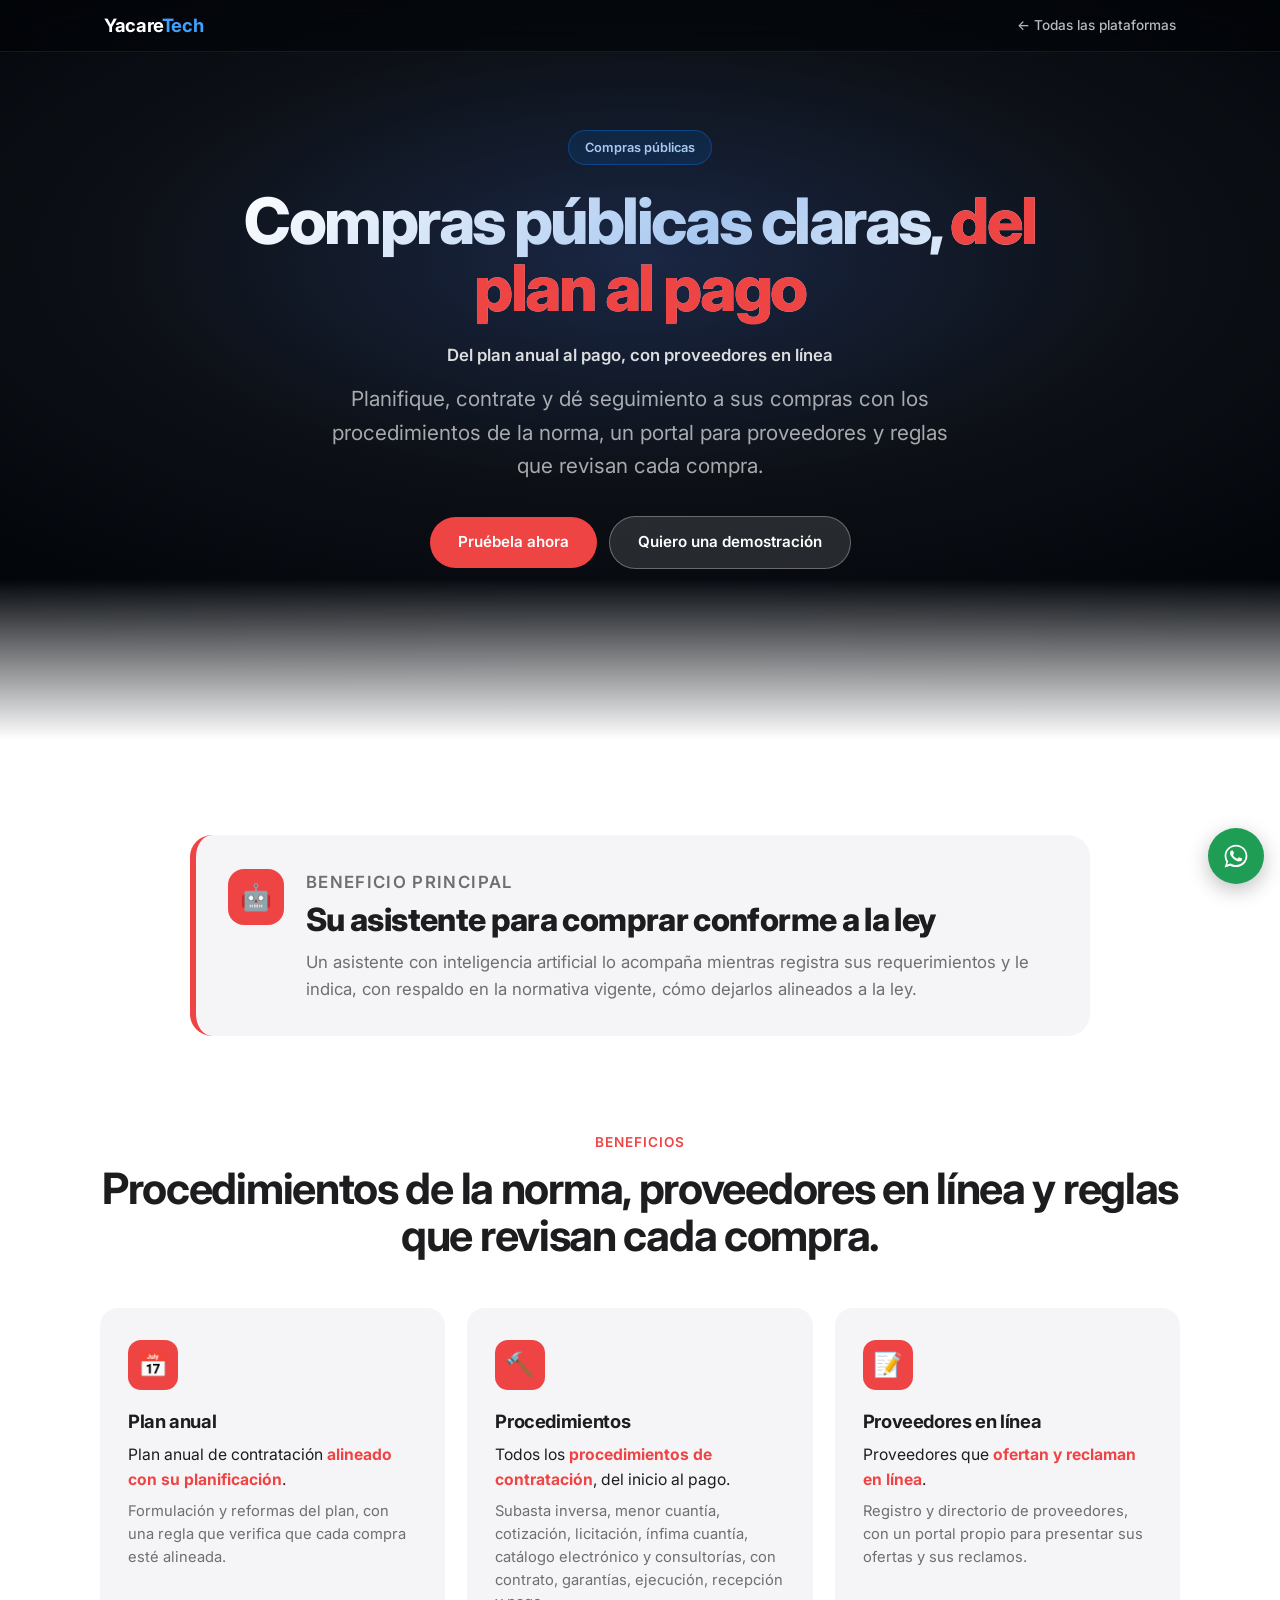
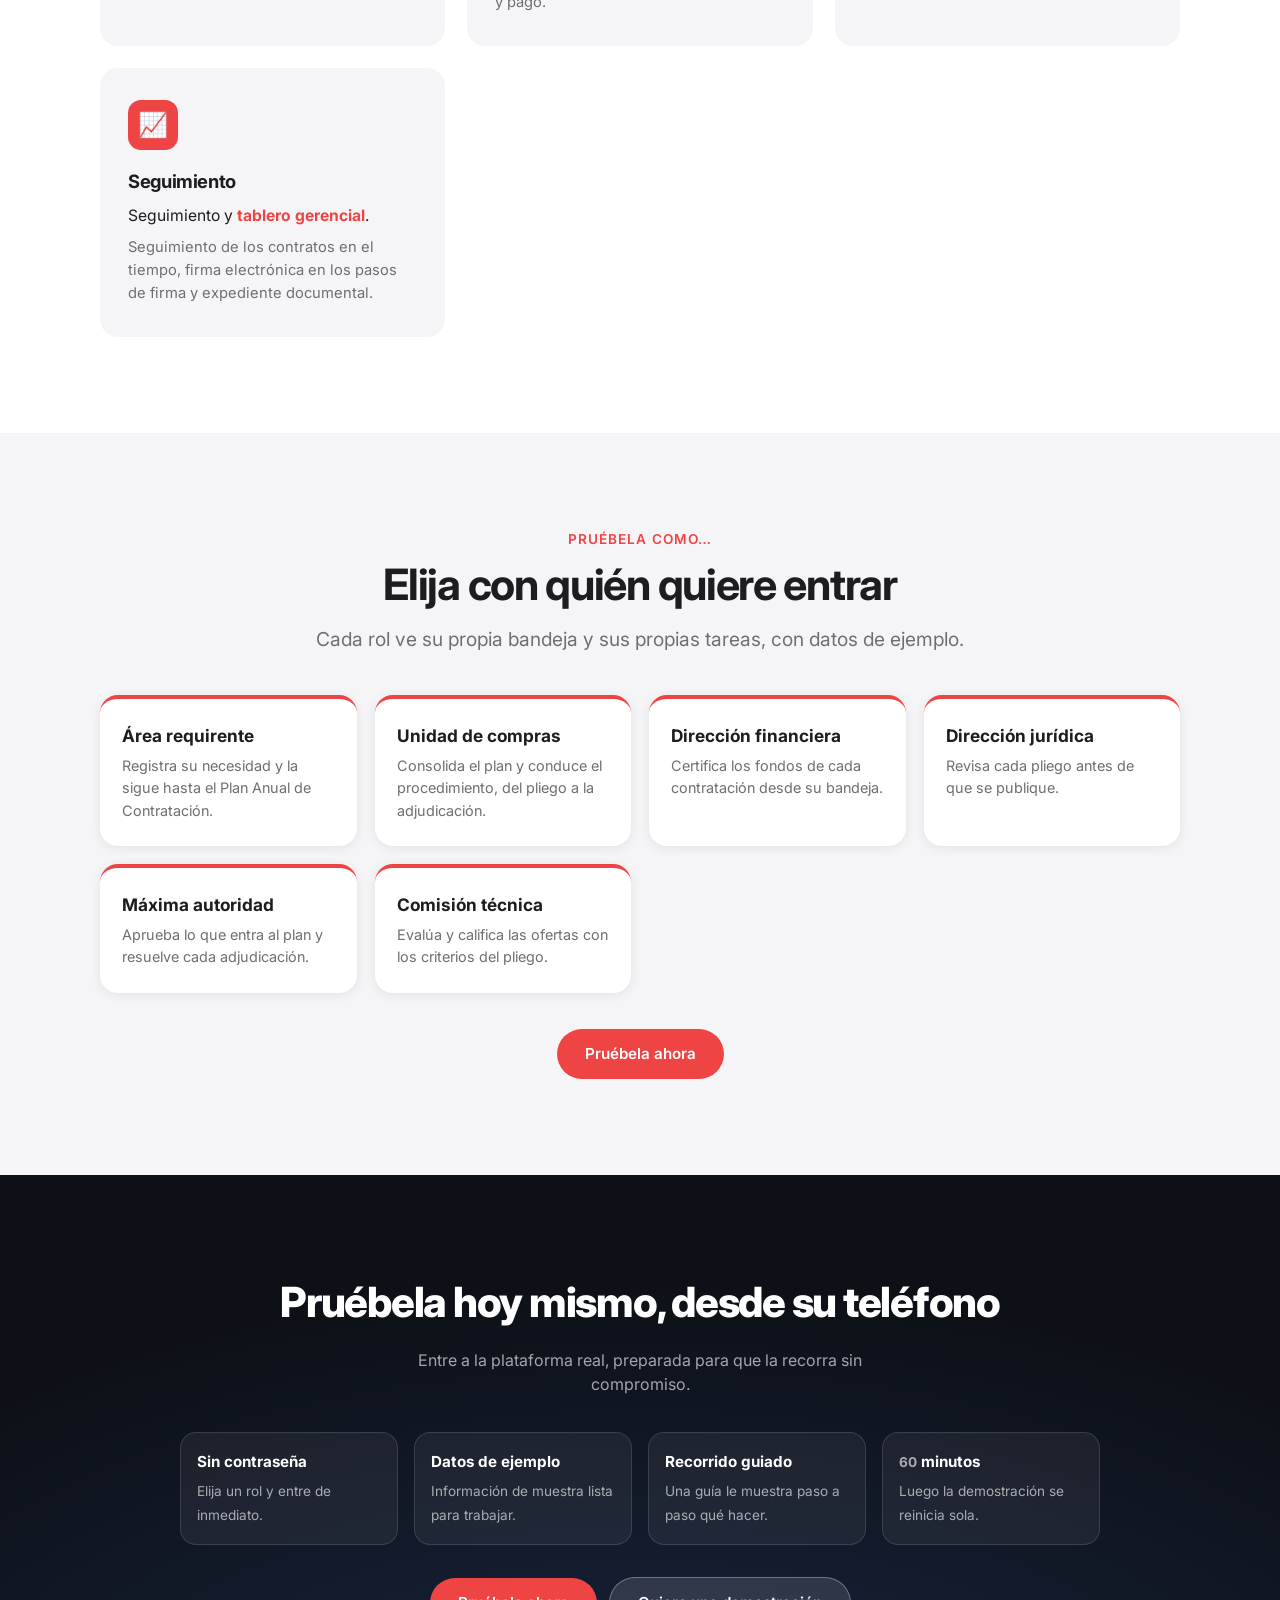
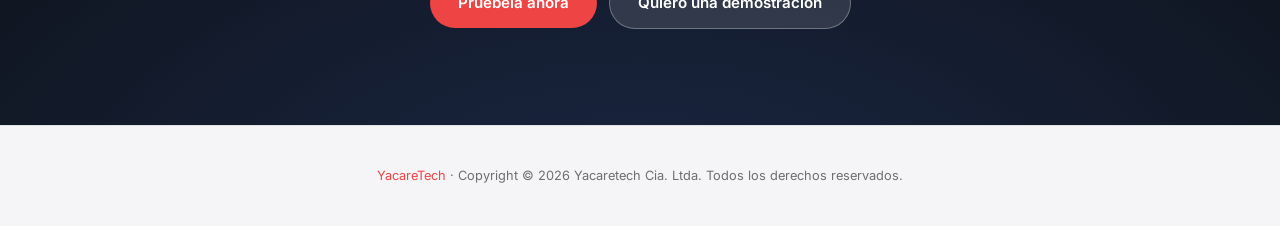
==== commit 8eb5e65e: "Compras y Comercio exterior: páginas nuevas desde la vitrina, con el asistente de IA como beneficio " ====
--- a/compras.html
+++ b/compras.html
@@ -2,906 +2,168 @@
 <html lang="es">
 <head>
 <meta charset="UTF-8">
-<meta name="viewport" content="width=device-width, initial-scale=1.0, maximum-scale=1.0, user-scalable=no">
-<meta name="author" content="Yacaretech Cia. Ltda.">
-<meta name="description" content="Sistema Inteligente de Compras Publicas Ecuador con IA">
-<meta name="copyright" content="© 2026 Yacaretech Cia. Ltda. Todos los derechos reservados.">
-<title>Compras Publicas EC - Sistema Inteligente con IA</title>
+<meta name="viewport" content="width=device-width, initial-scale=1.0, viewport-fit=cover">
+<meta name="description" content="Compras públicas: Planifique, contrate y dé seguimiento a sus compras con los procedimientos de la norma, un portal para proveedores y reglas que revisan cada compra.">
+<title>Compras públicas — YacareTech</title>
 <link rel="preconnect" href="https://fonts.googleapis.com">
 <link rel="preconnect" href="https://fonts.gstatic.com" crossorigin="">
 <link href="https://fonts.googleapis.com/css2?family=Inter:wght@300;400;500;600;700;800;900&display=swap" rel="stylesheet">
+<link rel="stylesheet" href="assets/site.css">
 <style>
-*, *::before, *::after { margin: 0; padding: 0; box-sizing: border-box; }
-
-:root {
-    --primary: #1d4ed8;
-    --primary-light: #3b82f6;
-    --accent: #059669;
-    --accent-light: #10b981;
-    --success: #10b981;
-    --warning: #f59e0b;
-    --danger: #ef4444;
-    --ecuador-yellow: #FFD100;
-    --ecuador-blue: #0038A8;
-    --ecuador-red: #CE1126;
-    --bg-dark: #0a0f1a;
-    --bg-card: rgba(255,255,255,0.05);
-    --bg-glass: rgba(255,255,255,0.07);
-    --border-glass: rgba(255,255,255,0.12);
-    --text-primary: #f1f5f9;
-    --text-secondary: #94a3b8;
-    --text-muted: #64748b;
-    --gradient-hero: linear-gradient(135deg, #0c1929 0%, #1e3a5f 50%, #0f2440 100%);
-    --gradient-blue: linear-gradient(135deg, #1d4ed8 0%, #7c3aed 100%);
-    --gradient-green: linear-gradient(135deg, #059669 0%, #0d9488 100%);
-    --gradient-gold: linear-gradient(135deg, #d97706 0%, #dc2626 100%);
-    --gradient-text: linear-gradient(90deg, #3b82f6, #8b5cf6, #ec4899, #3b82f6);
-}
-
-body {
-    font-family: 'Inter', -apple-system, BlinkMacSystemFont, sans-serif;
-    background: var(--bg-dark);
-    color: var(--text-primary);
-    overflow: hidden;
-    -webkit-font-smoothing: antialiased;
-}
-
-/* ============ LANDING ============ */
-.landing {
-    position: fixed; top:0;left:0;right:0;bottom:0; z-index: 1000;
-    background: var(--bg-dark);
-    display: flex; flex-direction: column; align-items: center; justify-content: center;
-    transition: opacity 0.8s ease, visibility 0.8s ease;
-}
-.landing.hidden { opacity: 0; visibility: hidden; pointer-events: none; }
-.landing-particles { position: absolute; top:0;left:0;right:0;bottom:0; overflow: hidden; pointer-events: none; }
-.landing-particles .particle {
-    position: absolute; border-radius: 50%; opacity: 0;
-    animation: particleFloat 8s ease-in-out infinite;
-}
-@keyframes particleFloat {
-    0% { opacity: 0; transform: translateY(100vh) scale(0); }
-    20% { opacity: 0.6; }
-    80% { opacity: 0.3; }
-    100% { opacity: 0; transform: translateY(-20vh) scale(1); }
-}
-.landing-logo {
-    position: relative; z-index: 1; margin-bottom: 30px;
-    filter: drop-shadow(0 0 40px rgba(29,78,216,0.5));
-    animation: float 6s ease-in-out infinite;
-}
-.landing-title {
-    position: relative; z-index: 1; font-size: 2.6rem; font-weight: 800;
-    letter-spacing: -0.03em; margin-bottom: 8px; text-align: center;
-}
-.landing-sub {
-    position: relative; z-index: 1; font-size: 1.15rem; font-weight: 300;
-    color: var(--text-secondary); margin-bottom: 12px; text-align: center;
-}
-.landing-legal {
-    position: relative; z-index: 1; font-size: 0.8rem; font-weight: 400;
-    color: var(--text-muted); margin-bottom: 40px; text-align: center; max-width: 500px;
-}
-.landing-cta {
-    position: relative; z-index: 1;
-    display: inline-block; padding: 18px 56px; border-radius: 50px;
-    background: var(--gradient-blue); color: #fff; font-size: 1.15rem; font-weight: 700;
-    border: none; cursor: pointer; transition: all 0.3s ease;
-    text-decoration: none; letter-spacing: 0.02em;
-    box-shadow: 0 4px 30px rgba(29,78,216,0.5);
-    animation: glow 3s ease-in-out infinite;
-}
-.landing-cta:hover { transform: translateY(-3px) scale(1.03); box-shadow: 0 8px 40px rgba(29,78,216,0.7); }
-.ec-flag { display: flex; gap: 0; margin-bottom: 20px; position: relative; z-index: 1; }
-.ec-flag div { width: 60px; height: 4px; }
-.ec-flag .fy { background: var(--ecuador-yellow); border-radius: 2px 0 0 2px; }
-.ec-flag .fb { background: var(--ecuador-blue); }
-.ec-flag .fr { background: var(--ecuador-red); border-radius: 0 2px 2px 0; }
-
-/* ============ PRESENTATION ============ */
-.presentation { width: 100vw; height: 100vh; overflow: hidden; position: relative; z-index: 1; }
-
-.slide {
-    position: absolute; top:0;left:0;right:0;bottom:0;
-    display: flex; flex-direction: column; align-items: center;
-    padding: 50px 80px 90px;
-    opacity: 0; transform: scale(0.95); pointer-events: none;
-    transition: opacity 0.7s ease, transform 0.7s ease;
-    text-align: center; overflow-y: auto;
-}
-.slide.scrollable { justify-content: flex-start; }
-.slide:not(.scrollable) { justify-content: center; }
-.slide.active { opacity: 1; transform: scale(1); pointer-events: auto; }
-
-/* ============ AMBIENT EFFECTS ============ */
-.slide::after {
-    content: ''; position: absolute; top:0;left:0;right:0;bottom:0;
-    pointer-events: none; z-index: 0;
-    background-image:
-        radial-gradient(1px 1px at 10% 20%, rgba(29,78,216,0.4) 50%, transparent 100%),
-        radial-gradient(1px 1px at 80% 10%, rgba(5,150,105,0.3) 50%, transparent 100%),
-        radial-gradient(1.5px 1.5px at 50% 80%, rgba(29,78,216,0.3) 50%, transparent 100%),
-        radial-gradient(1px 1px at 30% 60%, rgba(16,185,129,0.3) 50%, transparent 100%);
-    background-size: 200% 200%;
-    animation: ambientDrift 20s ease-in-out infinite;
-    opacity: 0; transition: opacity 1s ease;
-}
-.slide.active::after { opacity: 1; }
-@keyframes ambientDrift {
-    0% { background-position: 0% 0%; }
-    50% { background-position: 100% 100%; }
-    100% { background-position: 0% 0%; }
-}
-
-.slide::before {
-    content: ''; position: absolute; top:0;left:0;right:0;bottom:0;
-    pointer-events: none; z-index: 0;
-    background: radial-gradient(ellipse 600px 400px at 30% 40%, rgba(29,78,216,0.08) 0%, transparent 70%);
-    animation: spotlightMove 12s ease-in-out infinite;
-    opacity: 0; transition: opacity 0.8s ease;
-}
-.slide.active::before { opacity: 1; }
-@keyframes spotlightMove {
-    0%   { background: radial-gradient(ellipse 600px 400px at 20% 30%, rgba(29,78,216,0.08) 0%, transparent 70%); }
-    33%  { background: radial-gradient(ellipse 600px 400px at 70% 60%, rgba(5,150,105,0.07) 0%, transparent 70%); }
-    66%  { background: radial-gradient(ellipse 600px 400px at 40% 80%, rgba(217,119,6,0.06) 0%, transparent 70%); }
-    100% { background: radial-gradient(ellipse 600px 400px at 20% 30%, rgba(29,78,216,0.08) 0%, transparent 70%); }
-}
-
-/* Per-slide backgrounds */
-.slide[data-slide="0"]  { background: linear-gradient(160deg, #0a0e27 0%, #1e3a5f 40%, #0d1333 100%); }
-.slide[data-slide="1"]  { background: linear-gradient(160deg, #0c1a0a 0%, #065f46 40%, #022c22 100%); }
-.slide[data-slide="2"]  { background: linear-gradient(160deg, #1a0505 0%, #7f1d1d 40%, #450a0a 100%); }
-.slide[data-slide="3"]  { background: linear-gradient(135deg, #0f0c29 0%, #302b63 50%, #24243e 100%); }
-.slide[data-slide="4"]  { background: linear-gradient(150deg, #071520 0%, #0c4a6e 40%, #082f49 100%); }
-.slide[data-slide="5"]  { background: linear-gradient(160deg, #021a0e 0%, #065f46 40%, #022c22 100%); }
-.slide[data-slide="6"]  { background: linear-gradient(145deg, #0c0a2a 0%, #3730a3 40%, #1e1b4b 100%); }
-.slide[data-slide="7"]  { background: linear-gradient(160deg, #051525 0%, #155e75 40%, #083344 100%); }
-.slide[data-slide="8"]  { background: linear-gradient(155deg, #1a1005 0%, #92400e 40%, #451a03 100%); }
-.slide[data-slide="9"]  { background: linear-gradient(160deg, #0c0f17 0%, #334155 40%, #1e293b 100%); }
-.slide[data-slide="10"] { background: linear-gradient(150deg, #050d1f 0%, #1d4ed8 40%, #1e3a5f 100%); }
-.slide[data-slide="11"] { background: linear-gradient(135deg, #0f0524 0%, #4c1d95 35%, #2e1065 100%); }
-
-/* ============ ANIMATIONS ============ */
-@keyframes fadeInUp { from { opacity: 0; transform: translateY(40px); } to { opacity: 1; transform: translateY(0); } }
-@keyframes fadeInLeft { from { opacity: 0; transform: translateX(-40px); } to { opacity: 1; transform: translateX(0); } }
-@keyframes fadeInRight { from { opacity: 0; transform: translateX(40px); } to { opacity: 1; transform: translateX(0); } }
-@keyframes shimmer { 0% { background-position: -200% center; } 100% { background-position: 200% center; } }
-@keyframes pulse { 0%, 100% { opacity: 0.4; transform: scale(1); } 50% { opacity: 0.8; transform: scale(1.05); } }
-@keyframes float { 0%, 100% { transform: translateY(0); } 50% { transform: translateY(-10px); } }
-@keyframes glow { 0%, 100% { box-shadow: 0 0 20px rgba(29,78,216,0.3); } 50% { box-shadow: 0 0 40px rgba(29,78,216,0.6); } }
-@keyframes numberPop { from { opacity: 0; transform: scale(0.5); filter: blur(4px); } to { opacity: 1; transform: scale(1); filter: blur(0); } }
-
-.slide.active .anim-1 { animation: fadeInUp 0.8s ease forwards; animation-delay: 0.1s; opacity: 0; }
-.slide.active .anim-2 { animation: fadeInUp 0.8s ease forwards; animation-delay: 0.25s; opacity: 0; }
-.slide.active .anim-3 { animation: fadeInUp 0.8s ease forwards; animation-delay: 0.4s; opacity: 0; }
-.slide.active .anim-4 { animation: fadeInUp 0.8s ease forwards; animation-delay: 0.55s; opacity: 0; }
-.slide.active .anim-5 { animation: fadeInUp 0.8s ease forwards; animation-delay: 0.7s; opacity: 0; }
-.slide.active .anim-6 { animation: fadeInUp 0.8s ease forwards; animation-delay: 0.85s; opacity: 0; }
-.slide.active .anim-left { animation: fadeInLeft 0.8s ease forwards; animation-delay: 0.3s; opacity: 0; }
-.slide.active .anim-right { animation: fadeInRight 0.8s ease forwards; animation-delay: 0.3s; opacity: 0; }
-.slide.active .big-number { animation: numberPop 0.8s cubic-bezier(0.34,1.56,0.64,1) forwards; animation-delay: 0.6s; opacity: 0; }
-body.cinematic .slide.active .anim-1 { animation-duration: 1.2s; }
-body.cinematic .slide.active .anim-2 { animation-duration: 1.2s; animation-delay: 0.4s; }
-body.cinematic .slide.active .anim-3 { animation-duration: 1.2s; animation-delay: 0.65s; }
-body.cinematic .slide.active .anim-4 { animation-duration: 1.2s; animation-delay: 0.9s; }
-body.cinematic .slide.active .anim-5 { animation-duration: 1.2s; animation-delay: 1.1s; }
-
-/* ============ TYPOGRAPHY ============ */
-.slide-title { font-size: 3rem; font-weight: 800; letter-spacing: -0.03em; margin-bottom: 10px; line-height: 1.1; }
-.slide-subtitle { font-size: 1.3rem; font-weight: 300; color: var(--text-secondary); margin-bottom: 40px; max-width: 750px; }
-.gradient-text {
-    background: var(--gradient-text); background-size: 200% auto;
-    -webkit-background-clip: text; -webkit-text-fill-color: transparent;
-    background-clip: text; animation: shimmer 4s linear infinite;
-}
-.section-label { font-size: 0.75rem; font-weight: 700; text-transform: uppercase; letter-spacing: 0.2em; color: var(--primary-light); margin-bottom: 12px; }
-.big-number { font-size: 4rem; font-weight: 900; line-height: 1; }
-.big-label { font-size: 1rem; font-weight: 400; color: var(--text-secondary); margin-top: 8px; }
-
-/* ============ CARDS & GLASS ============ */
-.glass-card {
-    background: var(--bg-glass); border: 1px solid var(--border-glass);
-    border-radius: 16px; padding: 28px; text-align: left;
-    backdrop-filter: blur(12px); -webkit-backdrop-filter: blur(12px);
-    transition: transform 0.3s ease, border-color 0.3s ease;
-    position: relative; overflow: hidden;
-}
-.glass-card:hover { transform: translateY(-4px); border-color: var(--primary); }
-.glass-card .card-icon {
-    width: 44px; height: 44px; border-radius: 12px; display: flex;
-    align-items: center; justify-content: center; font-size: 1.3rem; margin-bottom: 14px;
-}
-.glass-card h3 { font-size: 1.05rem; font-weight: 700; margin-bottom: 8px; }
-.glass-card p { font-size: 0.85rem; color: var(--text-secondary); line-height: 1.5; }
-.slide.active .glass-card::after {
-    content: ''; position: absolute; top: -50%; left: -50%;
-    width: 200%; height: 200%;
-    background: linear-gradient(45deg, transparent 40%, rgba(255,255,255,0.03) 50%, transparent 60%);
-    animation: cardShimmer 4s ease-in-out infinite; pointer-events: none;
-}
-@keyframes cardShimmer { 0% { transform: translateX(-100%); } 100% { transform: translateX(100%); } }
-
-.grid-2 { display: grid; grid-template-columns: repeat(2, 1fr); gap: 20px; width: 100%; max-width: 1000px; }
-.grid-3 { display: grid; grid-template-columns: repeat(3, 1fr); gap: 20px; width: 100%; max-width: 1100px; }
-.grid-4 { display: grid; grid-template-columns: repeat(4, 1fr); gap: 16px; width: 100%; max-width: 1200px; }
-
-/* ============ STAT BOXES ============ */
-.stat-row { display: flex; gap: 30px; justify-content: center; flex-wrap: wrap; margin: 30px 0; }
-.stat-box { text-align: center; padding: 20px 30px; }
-
-/* ============ PAIN/SOLUTION CARDS ============ */
-.pain-card { border-left: 3px solid var(--danger); }
-.pain-card .pain-label { color: var(--danger); font-size: 0.7rem; font-weight: 700; text-transform: uppercase; letter-spacing: 0.1em; margin-bottom: 6px; }
-.solution-arrow { display: flex; align-items: center; justify-content: center; font-size: 1.6rem; color: var(--accent); padding: 8px 0; }
-.solution-label { color: var(--accent); font-size: 0.7rem; font-weight: 700; text-transform: uppercase; letter-spacing: 0.1em; margin-bottom: 4px; }
-
-/* ============ COMPARISON TABLE ============ */
-.comparison-table { width: 100%; max-width: 900px; border-collapse: collapse; margin: 20px auto; }
-.comparison-table th, .comparison-table td { padding: 12px 20px; text-align: left; border-bottom: 1px solid var(--border-glass); font-size: 0.9rem; }
-.comparison-table th { font-weight: 700; color: var(--text-secondary); font-size: 0.8rem; text-transform: uppercase; letter-spacing: 0.08em; }
-.comparison-table th.highlight { color: var(--accent-light); }
-.comparison-table .check { color: var(--success); font-weight: 700; }
-.comparison-table .cross { color: var(--danger); }
-.comparison-table .partial { color: var(--warning); font-size: 0.8rem; }
-.comparison-table tr:hover td { background: rgba(255,255,255,0.03); }
-
-/* ============ TIMELINE ============ */
-.timeline { display: flex; gap: 0; width: 100%; max-width: 1000px; position: relative; margin: 30px 0; }
-.timeline::before {
-    content: ''; position: absolute; top: 18px; left: 10%; right: 10%; height: 3px;
-    background: linear-gradient(90deg, var(--primary), var(--accent), var(--warning), var(--danger));
-    border-radius: 2px;
-}
-.timeline-phase { flex: 1; text-align: center; position: relative; padding-top: 40px; }
-.timeline-phase .dot {
-    position: absolute; top: 10px; left: 50%; transform: translateX(-50%);
-    width: 18px; height: 18px; border-radius: 50%; border: 3px solid var(--bg-dark);
-}
-.timeline-phase h4 { font-size: 0.95rem; font-weight: 700; margin-bottom: 4px; }
-.timeline-phase .duration { font-size: 0.8rem; color: var(--primary-light); margin-bottom: 6px; }
-.timeline-phase p { font-size: 0.78rem; color: var(--text-secondary); line-height: 1.4; padding: 0 8px; }
-
-/* ============ ECOSYSTEM ============ */
-.eco-hub { display: flex; flex-direction: column; align-items: center; gap: 16px; width: 100%; max-width: 900px; margin: 20px 0; }
-.eco-row { display: flex; gap: 12px; flex-wrap: wrap; justify-content: center; }
-.eco-box {
-    padding: 10px 18px; border-radius: 10px; font-size: 0.8rem; font-weight: 600;
-    border: 1px solid var(--border-glass); background: var(--bg-glass);
-}
-.eco-center {
-    padding: 16px 40px; border-radius: 14px; font-size: 1rem; font-weight: 800;
-    background: var(--gradient-blue); color: white; letter-spacing: 0.02em;
-    box-shadow: 0 4px 30px rgba(29,78,216,0.4);
-}
-.eco-connector { font-size: 0.75rem; color: var(--text-muted); padding: 4px 0; }
-
-/* ============ PROGRESS BAR ============ */
-.progress-bar {
-    position: fixed; top: 0; left: 0; height: 3px; z-index: 200;
-    background: linear-gradient(90deg, var(--primary), var(--accent), var(--warning));
-    background-size: 200% 100%;
-    animation: progressGlow 3s linear infinite;
-    box-shadow: 0 0 12px rgba(29,78,216,0.5);
-    transition: width 0.3s linear;
-}
-@keyframes progressGlow { 0% { background-position: 0% 50%; } 100% { background-position: 200% 50%; } }
-
-/* ============ NAV ============ */
-.nav-dots {
-    position: fixed; right: 24px; top: 50%; transform: translateY(-50%); z-index: 100;
-    display: flex; flex-direction: column; gap: 10px;
-}
-.nav-dots .dot {
-    width: 10px; height: 10px; border-radius: 50%;
-    background: var(--text-muted); cursor: pointer;
-    transition: all 0.3s ease; opacity: 0.5;
-}
-.nav-dots .dot.active { background: var(--primary-light); opacity: 1; transform: scale(1.4); box-shadow: 0 0 10px rgba(59,130,246,0.5); }
-
-/* ============ CONTROLS ============ */
-.cine-controls {
-    position: fixed; bottom: 20px; left: 50%; transform: translateX(-50%); z-index: 100;
-    display: flex; align-items: center; gap: 14px;
-    background: rgba(10,15,26,0.85); backdrop-filter: blur(16px);
-    padding: 10px 28px; border-radius: 40px;
-    border: 1px solid var(--border-glass);
-}
-.cine-controls button {
-    background: none; border: none; color: var(--text-secondary);
-    font-size: 1.1rem; cursor: pointer; padding: 6px;
-    transition: color 0.2s; font-family: inherit;
-}
-.cine-controls button:hover { color: var(--text-primary); }
-.cine-controls .counter { font-size: 0.8rem; color: var(--text-muted); min-width: 50px; text-align: center; }
-
-/* ============ LEGAL BOX ============ */
-.legal-box {
-    background: rgba(29,78,216,0.1); border: 1px solid rgba(29,78,216,0.3);
-    border-radius: 12px; padding: 16px 24px; text-align: left; max-width: 800px; margin: 16px auto;
-}
-.legal-box .law { font-size: 0.75rem; font-weight: 700; color: var(--primary-light); margin-bottom: 4px; }
-.legal-box p { font-size: 0.85rem; color: var(--text-secondary); line-height: 1.5; }
-
-/* ============ QUOTE ============ */
-.quote-box {
-    border-left: 3px solid var(--accent); padding: 16px 24px; margin: 20px auto;
-    max-width: 700px; text-align: left; background: rgba(5,150,105,0.05);
-    border-radius: 0 12px 12px 0;
-}
-.quote-box p { font-size: 0.95rem; font-style: italic; color: var(--text-secondary); line-height: 1.6; }
-.quote-box cite { font-size: 0.8rem; color: var(--text-muted); font-style: normal; margin-top: 8px; display: block; }
-
-/* ============ RESPONSIVE ============ */
-@media (max-width: 1024px) {
-    .slide { padding: 40px 40px 80px; }
-    .slide-title { font-size: 2.2rem; }
-    .grid-4 { grid-template-columns: repeat(2, 1fr); }
-}
-@media (max-width: 768px) {
-    .slide { padding: 30px 20px 80px; }
-    .slide-title { font-size: 1.8rem; }
-    .grid-2, .grid-3 { grid-template-columns: 1fr; }
-    .nav-dots { display: none; }
-    .timeline { flex-direction: column; gap: 20px; }
-    .timeline::before { display: none; }
-    .big-number { font-size: 2.5rem; }
-}
-@media print {
-    .landing, .nav-dots, .cine-controls, .progress-bar { display: none !important; }
-    .slide { position: relative !important; opacity: 1 !important; transform: none !important;
-             pointer-events: auto !important; page-break-after: always; background: white !important; color: #1a1a2e !important; }
-}
+:root{--yt-accent:#EF4444}
+*,*::before,*::after{margin:0;padding:0;box-sizing:border-box}
+:root{--bg:#fff;--bg-alt:#f5f5f7;--ink:#1d1d1f;--mut:#6e6e73;--accent:#EF4444;--accent2:#40a0ff;--line:rgba(0,0,0,.08);--shadow:0 2px 12px rgba(0,0,0,.08);--shadow-h:0 10px 30px rgba(0,0,0,.12)}
+html{scroll-behavior:smooth;-webkit-text-size-adjust:100%}
+body{font-family:'Inter',-apple-system,BlinkMacSystemFont,'Segoe UI',sans-serif;color:var(--ink);line-height:1.5;-webkit-font-smoothing:antialiased;background:#fff}
+a{text-decoration:none;color:inherit}
+nav{position:fixed;top:0;left:0;right:0;z-index:100;height:52px;display:flex;align-items:center;justify-content:center;background:rgba(0,0,0,.5);backdrop-filter:saturate(180%) blur(20px);-webkit-backdrop-filter:saturate(180%) blur(20px);border-bottom:1px solid rgba(255,255,255,.08)}
+.nav-inner{width:100%;max-width:1120px;padding:0 24px;display:flex;align-items:center;justify-content:space-between}
+.nav-logo{font-size:1.15rem;font-weight:700;color:#fff;letter-spacing:-.02em}
+.nav-logo span{color:var(--accent2)}
+.nav-back{font-size:.85rem;font-weight:500;color:rgba(255,255,255,.72)}
+.nav-back:hover{color:#fff}
+.hero{min-height:74vh;display:flex;align-items:center;justify-content:center;text-align:center;padding:130px 24px 100px;background:radial-gradient(ellipse 80% 60% at 50% 35%,#1a2744 0%,#0d1117 50%,#010409 100%);position:relative;overflow:hidden}
+.hero::after{content:'';position:absolute;bottom:0;left:0;right:0;height:160px;background:linear-gradient(to bottom,transparent,#fff)}
+.hero-in{max-width:820px;position:relative;z-index:2}
+.badge{display:inline-flex;align-items:center;gap:8px;font-size:.8rem;font-weight:600;color:#a8c8f0;background:rgba(0,113,227,.14);border:1px solid rgba(0,113,227,.4);padding:7px 16px;border-radius:980px;margin-bottom:22px}
+.hero h1{font-size:clamp(2.4rem,6vw,4rem);font-weight:800;letter-spacing:-.04em;line-height:1.05;color:#fff;margin-bottom:20px;background:linear-gradient(135deg,#fff,#a8c8f0 55%,#fff);-webkit-background-clip:text;-webkit-text-fill-color:transparent;background-clip:text}
+.hero p{font-size:clamp(1.02rem,2.4vw,1.3rem);color:rgba(255,255,255,.64);max-width:640px;margin:0 auto 34px;line-height:1.6}
+.btn{display:inline-block;padding:14px 30px;background:var(--accent);color:#fff;font-size:.95rem;font-weight:600;border-radius:980px;transition:background .2s,transform .15s}
+.btn:hover{background:#0077ed;transform:scale(1.02)}
+section.block{padding:96px 24px}
+.container{max-width:1080px;margin:0 auto}
+.shot{max-width:1000px;margin:0 auto;border-radius:16px;overflow:hidden;border:1px solid rgba(0,0,0,.1);box-shadow:0 30px 70px rgba(15,23,42,.28)}
+.shot .bar{display:flex;align-items:center;gap:7px;padding:11px 14px;background:#0b1020;border-bottom:1px solid rgba(255,255,255,.08)}
+.shot .bar i{width:11px;height:11px;border-radius:50%;background:#ff5f57;display:inline-block}
+.shot .bar i:nth-child(2){background:#febc2e}.shot .bar i:nth-child(3){background:#28c840}
+.shot .bar span{margin-left:10px;font-size:.72rem;color:rgba(255,255,255,.4);font-family:ui-monospace,Menlo,monospace}
+.shot img{width:100%;display:block}
+.shot-cap{text-align:center;max-width:660px;margin:26px auto 0;color:var(--mut);font-size:.98rem;line-height:1.6}
+.shot-cap b{color:var(--ink)}
+.label{font-size:.85rem;font-weight:600;color:var(--accent);text-transform:uppercase;letter-spacing:.08em;margin-bottom:12px}
+.title{font-size:clamp(1.8rem,4.5vw,2.7rem);font-weight:700;letter-spacing:-.03em;line-height:1.1;margin-bottom:16px}
+.sub{font-size:clamp(1rem,2.3vw,1.2rem);color:var(--mut);max-width:660px;line-height:1.6}
+.center{text-align:center}.center .sub{margin:0 auto}
+.grid{display:grid;grid-template-columns:repeat(3,1fr);gap:22px;margin-top:48px}
+.card{background:var(--bg-alt);border-radius:18px;padding:32px 28px;transition:box-shadow .3s,transform .3s}
+.card:hover{box-shadow:var(--shadow-h);transform:translateY(-4px)}
+.card .ic{width:50px;height:50px;border-radius:13px;display:flex;align-items:center;justify-content:center;font-size:1.5rem;margin-bottom:18px;background:linear-gradient(135deg,#0071e3,#40a0ff);color:#fff}
+.card:nth-child(2) .ic{background:linear-gradient(135deg,#30d158,#34c759)}
+.card:nth-child(3) .ic{background:linear-gradient(135deg,#5856d6,#af52de)}
+.card:nth-child(4) .ic{background:linear-gradient(135deg,#14b8a6,#06b6d4)}
+.card:nth-child(5) .ic{background:linear-gradient(135deg,#f59e0b,#f97316)}
+.card:nth-child(6) .ic{background:linear-gradient(135deg,#6366f1,#8b5cf6)}
+.card h3{font-size:1.15rem;font-weight:700;margin-bottom:8px;letter-spacing:-.02em}
+.card p{font-size:.92rem;color:var(--mut);line-height:1.55}
+.alt{background:var(--bg-alt)}
+.steps{display:grid;grid-template-columns:repeat(3,1fr);gap:22px;margin-top:48px;counter-reset:s}
+.step{background:#fff;border-radius:18px;padding:30px 26px;box-shadow:var(--shadow)}
+.step::before{counter-increment:s;content:counter(s);display:flex;width:34px;height:34px;border-radius:50%;background:var(--accent);color:#fff;font-weight:800;align-items:center;justify-content:center;margin-bottom:16px}
+.step h3{font-size:1.1rem;font-weight:700;margin-bottom:6px}
+.step p{font-size:.9rem;color:var(--mut);line-height:1.55}
+.cta{background:radial-gradient(ellipse 80% 100% at 50% 120%,#1a2744,#0d1117);text-align:center;color:#fff}
+.cta h2{font-size:clamp(1.8rem,4.5vw,2.6rem);font-weight:800;letter-spacing:-.03em;margin-bottom:14px;color:#fff}
+.cta p{color:rgba(255,255,255,.62);max-width:540px;margin:0 auto 28px}
+footer{background:var(--bg-alt);border-top:1px solid var(--line);padding:40px 24px;text-align:center;font-size:.8rem;color:var(--mut)}
+footer a{color:var(--accent)}
+@media(max-width:860px){.grid,.steps{grid-template-columns:1fr}section.block{padding:72px 20px}}
+.hero h1 em{font-style:normal;-webkit-text-fill-color:#EF4444;color:#EF4444}
+.hero .tag{font-size:1.05rem;color:rgba(255,255,255,.85);font-weight:600;margin:0 auto 14px;max-width:640px}
+.card p.lead{color:var(--ink);font-size:.98rem;margin-bottom:8px}
+.card p.lead b{color:#EF4444}
+.card .ic{background:#EF4444!important}
+.label{color:#EF4444}
+.featured{display:flex;gap:22px;align-items:flex-start;max-width:900px;margin:0 auto;background:var(--bg-alt);border-radius:22px;padding:34px 32px;border-left:6px solid #EF4444}
+.featured .ic{flex:0 0 56px;width:56px;height:56px;border-radius:16px;background:#EF4444;color:#fff;display:flex;align-items:center;justify-content:center;font-size:1.6rem}
+.featured h2{font-size:clamp(1.4rem,3.4vw,2rem);font-weight:800;letter-spacing:-.02em;line-height:1.15;margin-bottom:10px}
+.featured p{color:var(--mut);font-size:1.05rem;line-height:1.6}
+@media(max-width:600px){.featured{flex-direction:column;padding:26px 22px}}
+.hero{padding-bottom:170px}
+@media(max-width:860px){.grid{grid-template-columns:1fr}}
+@media(min-width:861px) and (max-width:1024px){.grid{grid-template-columns:repeat(2,1fr)}}
 </style>
 </head>
-<body>
+<body data-page="compras">
 
-<!-- ============ LANDING ============ -->
-<div class="landing" id="landing">
-    <div class="landing-particles" id="particles"></div>
-    <div class="landing-logo">
-        <svg width="160" height="160" viewBox="0 0 160 160">
-            <defs>
-                <linearGradient id="lgShield" x1="0%" y1="0%" x2="100%" y2="100%">
-                    <stop offset="0%" stop-color="#3b82f6"/>
-                    <stop offset="100%" stop-color="#059669"/>
-                </linearGradient>
-                <filter id="glowF"><feGaussianBlur stdDeviation="4" result="blur"/><feMerge><feMergeNode in="blur"/><feMergeNode in="SourceGraphic"/></feMerge></filter>
-            </defs>
-            <circle cx="80" cy="80" r="70" fill="none" stroke="url(#lgShield)" stroke-width="2" opacity="0.3" class="pulse-ring" style="animation: pulse 3s ease-in-out infinite;"/>
-            <circle cx="80" cy="80" r="55" fill="none" stroke="url(#lgShield)" stroke-width="1" opacity="0.15" class="hex-ring" style="transform-origin:80px 80px; animation: rotateRing 20s linear infinite;"/>
-            <!-- Shield shape -->
-            <path d="M80 25 L120 45 L120 85 C120 110 100 130 80 140 C60 130 40 110 40 85 L40 45 Z" fill="url(#lgShield)" opacity="0.15" filter="url(#glowF)"/>
-            <path d="M80 30 L115 48 L115 83 C115 106 97 124 80 133 C63 124 45 106 45 83 L45 48 Z" fill="none" stroke="url(#lgShield)" stroke-width="2"/>
-            <!-- CP text -->
-            <text x="80" y="82" text-anchor="middle" dominant-baseline="middle" font-family="Inter,sans-serif" font-size="28" font-weight="900" fill="white" filter="url(#glowF)">CP</text>
-            <text x="80" y="102" text-anchor="middle" font-family="Inter,sans-serif" font-size="10" font-weight="600" fill="#94a3b8" letter-spacing="3">ECUADOR</text>
-            <!-- AI sparkle -->
-            <circle cx="110" cy="40" r="4" fill="#f59e0b" opacity="0.8" style="animation: pulse 2s ease-in-out infinite;"/>
-            <text x="110" y="43" text-anchor="middle" font-size="6" fill="#1a1a2e" font-weight="900">IA</text>
-        </svg>
+<nav><div class="nav-inner">
+  <a href="index.html" class="nav-logo">Yacare<span>Tech</span></a>
+  <a href="index.html#productos" class="nav-back">&larr; Todas las plataformas</a>
+</div></nav>
+
+<section class="hero">
+  <div class="hero-in">
+    <span class="badge">Compras públicas</span>
+    <h1>Compras públicas claras, <em>del plan al pago</em></h1>
+    <p class="tag">Del plan anual al pago, con proveedores en línea</p>
+    <p>Planifique, contrate y dé seguimiento a sus compras con los procedimientos de la norma, un portal para proveedores y reglas que revisan cada compra.</p>
+    <div class="yt-demo-actions">
+      <a class="yt-try" data-demo="COMPRAS" data-demo-action="try" href="index.html#contacto">Pruébela ahora</a>
+      <a class="yt-lead" data-demo="COMPRAS" data-demo-action="lead" href="index.html#contacto">Quiero una demostración</a>
     </div>
-    <div class="ec-flag"><div class="fy"></div><div class="fb"></div><div class="fr"></div></div>
-    <div class="landing-title"><span class="gradient-text" contenteditable="true">Compras Publicas Ecuador</span></div>
-    <div class="landing-sub" contenteditable="true">Sistema Inteligente de Contratacion Publica con Inteligencia Artificial</div>
-    <div class="landing-legal" contenteditable="true">LOSNCP &bull; RGLOSNCP &bull; Resoluciones SERCOP &bull; Normativa Vigente 2026</div>
-    <button class="landing-cta" onclick="startExperience()">Iniciar Presentacion</button>
+  </div>
+</section>
+
+
+<section class="block" style="padding-bottom:0">
+  <div class="container">
+    <div class="featured"><div class="ic">&#129302;</div><div><p class="label" style="margin-bottom:6px">Beneficio principal</p><h2>Su asistente para comprar conforme a la ley</h2><p>Un asistente con inteligencia artificial lo acompa&ntilde;a mientras registra sus requerimientos y le indica, con respaldo en la normativa vigente, c&oacute;mo dejarlos alineados a la ley.</p></div></div>
+  </div>
+</section>
+<section class="block">
+  <div class="container center">
+    <p class="label">Beneficios</p>
+    <h2 class="title">Procedimientos de la norma, proveedores en línea y reglas que revisan cada compra.</h2>
+    <div class="grid" style="text-align:left">
+      <div class="card"><div class="ic">&#128197;</div><h3>Plan anual</h3><p class="lead">Plan anual de contratación <b>alineado con su planificación</b>.</p><p>Formulación y reformas del plan, con una regla que verifica que cada compra esté alineada.</p></div>
+      <div class="card"><div class="ic">&#128296;</div><h3>Procedimientos</h3><p class="lead">Todos los <b>procedimientos de contratación</b>, del inicio al pago.</p><p>Subasta inversa, menor cuantía, cotización, licitación, ínfima cuantía, catálogo electrónico y consultorías, con contrato, garantías, ejecución, recepción y pago.</p></div>
+      <div class="card"><div class="ic">&#128221;</div><h3>Proveedores en línea</h3><p class="lead">Proveedores que <b>ofertan y reclaman en línea</b>.</p><p>Registro y directorio de proveedores, con un portal propio para presentar sus ofertas y sus reclamos.</p></div>
+      <div class="card"><div class="ic">&#128200;</div><h3>Seguimiento</h3><p class="lead">Seguimiento y <b>tablero gerencial</b>.</p><p>Seguimiento de los contratos en el tiempo, firma electrónica en los pasos de firma y expediente documental.</p></div>
+    </div>
+  </div>
+</section>
+
+<section class="block alt">
+  <div class="container center">
+    <p class="label">Pruébela como…</p>
+    <h2 class="title">Elija con quién quiere entrar</h2>
+    <p class="sub">Cada rol ve su propia bandeja y sus propias tareas, con datos de ejemplo.</p>
+    <div class="yt-roles">
+      <div class="yt-role"><h3>Área requirente</h3><p>Registra su necesidad y la sigue hasta el Plan Anual de Contratación.</p></div>
+      <div class="yt-role"><h3>Unidad de compras</h3><p>Consolida el plan y conduce el procedimiento, del pliego a la adjudicación.</p></div>
+      <div class="yt-role"><h3>Dirección financiera</h3><p>Certifica los fondos de cada contratación desde su bandeja.</p></div>
+      <div class="yt-role"><h3>Dirección jurídica</h3><p>Revisa cada pliego antes de que se publique.</p></div>
+      <div class="yt-role"><h3>Máxima autoridad</h3><p>Aprueba lo que entra al plan y resuelve cada adjudicación.</p></div>
+      <div class="yt-role"><h3>Comisión técnica</h3><p>Evalúa y califica las ofertas con los criterios del pliego.</p></div>
+    </div>
+    <div class="yt-demo-actions" style="margin-top:36px"><a class="yt-try" data-demo="COMPRAS" data-demo-action="try" href="index.html#contacto">Pruébela ahora</a></div>
+  </div>
+</section>
+
+<section class="block cta">
+  <div class="container">
+    <h2>Pruébela hoy mismo, desde su teléfono</h2>
+    <p>Entre a la plataforma real, preparada para que la recorra sin compromiso.</p>
+    <ul class="yt-howto">
+      <li><strong>Sin contraseña</strong><span>Elija un rol y entre de inmediato.</span></li>
+      <li><strong>Datos de ejemplo</strong><span>Información de muestra lista para trabajar.</span></li>
+      <li><strong>Recorrido guiado</strong><span>Una guía le muestra paso a paso qué hacer.</span></li>
+      <li><strong><span data-demo-minutes>60</span> minutos</strong><span>Luego la demostración se reinicia sola.</span></li>
+    </ul>
+    <div class="yt-demo-actions" style="margin-top:32px">
+      <a class="yt-try" data-demo="COMPRAS" data-demo-action="try" href="index.html#contacto">Pruébela ahora</a>
+      <a class="yt-lead" data-demo="COMPRAS" data-demo-action="lead" href="index.html#contacto">Quiero una demostración</a>
+    </div>
+  </div>
+</section>
+
+<footer>
+  <a href="index.html">YacareTech</a> &middot; Copyright &copy; 2026 Yacaretech Cia. Ltda. Todos los derechos reservados.
+</footer>
+
+<div class="yt-demo-bar" data-sticky-demo>
+  <a class="yt-try" data-demo="COMPRAS" data-demo-action="try" href="index.html#contacto">Pruébela ahora</a>
+  <a class="yt-lead" data-demo="COMPRAS" data-demo-action="lead" href="index.html#contacto">Quiero una demostración</a>
 </div>
-
-<!-- ============ PROGRESS BAR ============ -->
-<div class="progress-bar" id="progressBar" style="width:0%"></div>
-
-<!-- ============ PRESENTATION ============ -->
-<div class="presentation">
-
-<!-- SLIDE 0: COVER -->
-<div class="slide" data-slide="0">
-    <div class="section-label anim-1" contenteditable="true">YACARETECH CIA. LTDA. &bull; ECUADOR 2026</div>
-    <h1 class="slide-title anim-2" contenteditable="true">Sistema Inteligente de<br><span class="gradient-text">Compras Publicas con IA</span></h1>
-    <p class="slide-subtitle anim-3" contenteditable="true">Plataforma integral que automatiza, valida y optimiza todo el ciclo de contratacion publica ecuatoriana con inteligencia artificial, cumpliendo la LOSNCP y normativa SERCOP.</p>
-    <div class="stat-row anim-4">
-        <div class="stat-box"><div class="big-number" style="background:var(--gradient-blue);-webkit-background-clip:text;-webkit-text-fill-color:transparent;">8</div><div class="big-label">Modulos IA</div></div>
-        <div class="stat-box"><div class="big-number" style="background:var(--gradient-green);-webkit-background-clip:text;-webkit-text-fill-color:transparent;">100%</div><div class="big-label">LOSNCP</div></div>
-        <div class="stat-box"><div class="big-number" style="background:var(--gradient-gold);-webkit-background-clip:text;-webkit-text-fill-color:transparent;">18</div><div class="big-label">Tipos Proceso</div></div>
-        <div class="stat-box"><div class="big-number" style="background:linear-gradient(135deg,#ec4899,#8b5cf6);-webkit-background-clip:text;-webkit-text-fill-color:transparent;">3</div><div class="big-label">Motores IA</div></div>
-    </div>
-    <div class="ec-flag anim-5"><div class="fy"></div><div class="fb"></div><div class="fr"></div></div>
-</div>
-
-<!-- SLIDE 1: PROBLEMA -->
-<div class="slide scrollable" data-slide="1">
-    <div class="section-label anim-1">EL PROBLEMA</div>
-    <h1 class="slide-title anim-2" contenteditable="true">La Contratacion Publica en Ecuador<br>enfrenta <span style="color:var(--danger)">desafios criticos</span></h1>
-    <p class="slide-subtitle anim-3" contenteditable="true">Mas del 70% de las entidades publicas elaboran sus PAA de forma manual, sin herramientas inteligentes que validen cumplimiento legal.</p>
-    <div class="grid-3 anim-4">
-        <div class="glass-card pain-card">
-            <div class="pain-label">Problema 1</div>
-            <h3>PAA Manual y Reactivo</h3>
-            <p contenteditable="true">Los Planes Anuales de Adquisiciones se elaboran en hojas de calculo sin validacion de umbrales LOSNCP, codigos CPC ni deteccion de fraccionamiento.</p>
-        </div>
-        <div class="glass-card pain-card">
-            <div class="pain-label">Problema 2</div>
-            <h3>Precios sin Referencia</h3>
-            <p contenteditable="true">No existe un sistema centralizado de precios historicos. Las entidades pagan sobreprecios porque no tienen datos de mercado actualizados.</p>
-        </div>
-        <div class="glass-card pain-card">
-            <div class="pain-label">Problema 3</div>
-            <h3>Riesgos Invisibles</h3>
-            <p contenteditable="true">El fraccionamiento, la coercion a proveedores y los conflictos de interes pasan desapercibidos sin herramientas de analisis de riesgo automatizadas.</p>
-        </div>
-        <div class="glass-card pain-card">
-            <div class="pain-label">Problema 4</div>
-            <h3>Cumplimiento Incierto</h3>
-            <p contenteditable="true">Los funcionarios no siempre conocen los umbrales vigentes del PIE, las resoluciones SERCOP actualizadas o los requisitos especificos de cada tipo de proceso.</p>
-        </div>
-        <div class="glass-card pain-card">
-            <div class="pain-label">Problema 5</div>
-            <h3>Procesos Fragmentados</h3>
-            <p contenteditable="true">La informacion vive en multiples sistemas: SERCOP, eSigef, Quipux, Excel. No hay una vision consolidada del ciclo de contratacion.</p>
-        </div>
-        <div class="glass-card pain-card">
-            <div class="pain-label">Problema 6</div>
-            <h3>Transparencia Limitada</h3>
-            <p contenteditable="true">La ciudadania y los organismos de control tienen dificultad para auditar y monitorear procesos de contratacion en tiempo real.</p>
-        </div>
-    </div>
-</div>
-
-<!-- SLIDE 2: VISION -->
-<div class="slide" data-slide="2">
-    <div class="section-label anim-1">NUESTRA VISION</div>
-    <h1 class="slide-title anim-2" contenteditable="true">Un Consultor Experto en <span class="gradient-text">Contratacion Publica</span><br>disponible 24/7</h1>
-    <p class="slide-subtitle anim-3" contenteditable="true">Imagina que cada funcionario publico tiene a su lado un experto que conoce toda la LOSNCP, el RGLOSNCP, las resoluciones SERCOP, los umbrales del PIE y las mejores practicas de contratacion.</p>
-    <div class="grid-2 anim-4" style="max-width:800px">
-        <div class="glass-card">
-            <div class="card-icon" style="background:var(--gradient-blue)">&#129302;</div>
-            <h3>IA que Entiende la Ley</h3>
-            <p contenteditable="true">El sistema interpreta la LOSNCP y sus reformas, calcula umbrales automaticamente y sugiere el tipo de proceso correcto para cada contratacion.</p>
-        </div>
-        <div class="glass-card">
-            <div class="card-icon" style="background:var(--gradient-green)">&#128202;</div>
-            <h3>IA que Analiza Precios</h3>
-            <p contenteditable="true">Compara precios historicos del portal SERCOP, detecta anomalias y sobreprecios, sugiere rangos de mercado realistas antes de publicar.</p>
-        </div>
-        <div class="glass-card">
-            <div class="card-icon" style="background:var(--gradient-gold)">&#128737;</div>
-            <h3>IA que Detecta Riesgos</h3>
-            <p contenteditable="true">Identifica fraccionamiento (Art. 62), conflictos de interes, patrones de coercion a proveedores y alertas de BANDERA ROJA de la OCDE.</p>
-        </div>
-        <div class="glass-card">
-            <div class="card-icon" style="background:linear-gradient(135deg,#ec4899,#8b5cf6)">&#128640;</div>
-            <h3>IA que Genera el PAA</h3>
-            <p contenteditable="true">Construye el Plan Anual de Adquisiciones paso a paso: sugiere items, asigna CPC, calcula umbrales y genera el documento en formato SERCOP.</p>
-        </div>
-    </div>
-</div>
-
-<!-- SLIDE 3: TECNOLOGIA -->
-<div class="slide scrollable" data-slide="3">
-    <div class="section-label anim-1">STACK TECNOLOGICO</div>
-    <h1 class="slide-title anim-2" contenteditable="true">Tecnologias que <span class="gradient-text">Impulsan</span> el Sistema</h1>
-    <div class="grid-3 anim-3" style="margin-top:20px">
-        <div class="glass-card">
-            <h3 style="color:var(--primary-light)">Backend</h3>
-            <p contenteditable="true">Java 21 &bull; Spring Boot 3 &bull; CQRS/Event Sourcing &bull; LangChain4j &bull; Kafka &bull; Flyway</p>
-        </div>
-        <div class="glass-card">
-            <h3 style="color:var(--accent-light)">Frontend</h3>
-            <p contenteditable="true">React 18 &bull; TypeScript &bull; Vite &bull; Chakra UI v3 &bull; Recharts &bull; i18next &bull; Chat IA Interactivo</p>
-        </div>
-        <div class="glass-card">
-            <h3 style="color:var(--ecuador-yellow)">Inteligencia Artificial</h3>
-            <p contenteditable="true">Claude AI (Anthropic) &bull; Google Gemini &bull; OpenAI GPT &bull; Triple stack con failover automatico</p>
-        </div>
-        <div class="glass-card">
-            <h3 style="color:#f472b6">Seguridad</h3>
-            <p contenteditable="true">OAuth 2.0 / JWT &bull; Auth0 / Keycloak &bull; Roles y permisos granulares &bull; Auditoria completa de eventos</p>
-        </div>
-        <div class="glass-card">
-            <h3 style="color:#a78bfa">Infraestructura</h3>
-            <p contenteditable="true">Docker &bull; Kubernetes &bull; MySQL 8 &bull; Redis &bull; Kong API Gateway &bull; Cloud-native</p>
-        </div>
-        <div class="glass-card">
-            <h3 style="color:#fb923c">Normativa</h3>
-            <p contenteditable="true">LOSNCP &bull; RGLOSNCP &bull; Resoluciones SERCOP &bull; Umbrales PIE 2024 &bull; CPC Ecuador &bull; OCDE Banderas Rojas</p>
-        </div>
-    </div>
-</div>
-
-<!-- SLIDE 4: MODULOS -->
-<div class="slide scrollable" data-slide="4">
-    <div class="section-label anim-1">MODULOS DEL SISTEMA</div>
-    <h1 class="slide-title anim-2" contenteditable="true">8 Modulos que funcionan <span class="gradient-text">hoy</span></h1>
-    <p class="slide-subtitle anim-3" contenteditable="true">Cada modulo integra inteligencia artificial para asistir, validar y optimizar.</p>
-    <div class="grid-4 anim-4">
-        <div class="glass-card">
-            <div class="card-icon" style="background:var(--gradient-blue)">&#128203;</div>
-            <h3>PAA Inteligente</h3>
-            <p>Wizard conversacional con IA que genera el Plan Anual con items CPC, precios y procesos LOSNCP.</p>
-        </div>
-        <div class="glass-card">
-            <div class="card-icon" style="background:var(--gradient-green)">&#128176;</div>
-            <h3>Analisis de Precios</h3>
-            <p>Precios historicos SERCOP, deteccion de anomalias y sobreprecios con scoring automatico.</p>
-        </div>
-        <div class="glass-card">
-            <div class="card-icon" style="background:var(--gradient-gold)">&#9888;&#65039;</div>
-            <h3>Gestion de Riesgos</h3>
-            <p>30+ indicadores OCDE, deteccion de fraccionamiento, coercion y conflictos de interes.</p>
-        </div>
-        <div class="glass-card">
-            <div class="card-icon" style="background:linear-gradient(135deg,#ec4899,#8b5cf6)">&#128218;</div>
-            <h3>Asistente Legal IA</h3>
-            <p>Consultor virtual que responde preguntas sobre LOSNCP, RGLOSNCP y resoluciones SERCOP en contexto.</p>
-        </div>
-        <div class="glass-card">
-            <div class="card-icon" style="background:linear-gradient(135deg,#06b6d4,#3b82f6)">&#128200;</div>
-            <h3>Dashboard Analitico</h3>
-            <p>Vision consolidada de procesos, presupuesto, tipos de contratacion y cumplimiento en tiempo real.</p>
-        </div>
-        <div class="glass-card">
-            <div class="card-icon" style="background:linear-gradient(135deg,#f59e0b,#ef4444)">&#128276;</div>
-            <h3>Alertas Inteligentes</h3>
-            <p>Notificaciones automaticas de vencimientos, anomalias de precios y riesgos detectados por IA.</p>
-        </div>
-        <div class="glass-card">
-            <div class="card-icon" style="background:linear-gradient(135deg,#10b981,#06b6d4)">&#128736;</div>
-            <h3>Config. de Procesos</h3>
-            <p>18 tipos de proceso CP configurables con eventos, campos y flujos segun la LOSNCP vigente.</p>
-        </div>
-        <div class="glass-card">
-            <div class="card-icon" style="background:linear-gradient(135deg,#8b5cf6,#6366f1)">&#128373;</div>
-            <h3>Auditoria Total</h3>
-            <p>Trazabilidad completa de cada accion: quien, cuando, que cambio. Event sourcing inmutable.</p>
-        </div>
-    </div>
-</div>
-
-<!-- SLIDE 5: PAA WIZARD -->
-<div class="slide" data-slide="5">
-    <div class="section-label anim-1">MODULO ESTRELLA</div>
-    <h1 class="slide-title anim-2" contenteditable="true">PAA Inteligente:<br>El <span class="gradient-text">Consultor IA</span> que Genera tu Plan</h1>
-    <p class="slide-subtitle anim-3" contenteditable="true">Un asistente conversacional que guia paso a paso la creacion del Plan Anual de Adquisiciones, enriqueciendo cada input del usuario.</p>
-    <div class="grid-2 anim-4" style="max-width:900px">
-        <div class="glass-card">
-            <h3>&#129302; Validacion de Entidad</h3>
-            <p contenteditable="true">Verifica automaticamente si la entidad existe, deduce el RUC, sector y mision institucional. El usuario solo confirma.</p>
-        </div>
-        <div class="glass-card">
-            <h3>&#127970; Estructura Organizacional</h3>
-            <p contenteditable="true">Sugiere los departamentos reales de la entidad basandose en su conocimiento del sector publico ecuatoriano.</p>
-        </div>
-        <div class="glass-card">
-            <h3>&#128161; Enriquecimiento con IA</h3>
-            <p contenteditable="true">El usuario describe necesidades de forma general. La IA las transforma en items profesionales con CPC, precios de mercado y procedimientos LOSNCP.</p>
-        </div>
-        <div class="glass-card">
-            <h3>&#128203; Formato SERCOP</h3>
-            <p contenteditable="true">Genera el PAA final en el formato oficial del portal de compras publicas con todas las columnas requeridas.</p>
-        </div>
-    </div>
-    <div class="legal-box anim-5">
-        <div class="law">Art. 22 LOSNCP - Plan Anual de Contratacion</div>
-        <p contenteditable="true">Las entidades contratantes deben formular el PAA con el presupuesto correspondiente, de conformidad a la planificacion plurianual de la institucion.</p>
-    </div>
-</div>
-
-<!-- SLIDE 6: PAIN → SOLUTION -->
-<div class="slide scrollable" data-slide="6">
-    <div class="section-label anim-1">DE PROBLEMA A SOLUCION</div>
-    <h1 class="slide-title anim-2" contenteditable="true">Asi <span class="gradient-text">Transformamos</span> cada Desafio</h1>
-    <div class="grid-3 anim-3">
-        <div class="glass-card">
-            <div class="pain-label">ANTES</div>
-            <p>"Elaborar el PAA toma semanas en Excel sin saber si cumplimos los umbrales"</p>
-            <div class="solution-arrow">&#8595;</div>
-            <div class="solution-label">AHORA CON IA</div>
-            <p style="color:var(--accent-light)">El PAA se genera en minutos con items, CPC, precios y procesos validados automaticamente.</p>
-        </div>
-        <div class="glass-card">
-            <div class="pain-label">ANTES</div>
-            <p>"No sabemos si el precio propuesto es justo, no tenemos datos historicos"</p>
-            <div class="solution-arrow">&#8595;</div>
-            <div class="solution-label">AHORA CON IA</div>
-            <p style="color:var(--accent-light)">IA analiza precios historicos del portal SERCOP y detecta anomalias antes de publicar.</p>
-        </div>
-        <div class="glass-card">
-            <div class="pain-label">ANTES</div>
-            <p>"Contraloria encontro fraccionamiento que no detectamos a tiempo"</p>
-            <div class="solution-arrow">&#8595;</div>
-            <div class="solution-label">AHORA CON IA</div>
-            <p style="color:var(--accent-light)">30+ indicadores de riesgo OCDE detectan fraccionamiento y patrones sospechosos en tiempo real.</p>
-        </div>
-        <div class="glass-card">
-            <div class="pain-label">ANTES</div>
-            <p>"No estamos seguros de que proceso usar para este monto"</p>
-            <div class="solution-arrow">&#8595;</div>
-            <div class="solution-label">AHORA CON IA</div>
-            <p style="color:var(--accent-light)">El asistente legal IA calcula umbrales PIE y recomienda el proceso correcto con citas legales.</p>
-        </div>
-        <div class="glass-card">
-            <div class="pain-label">ANTES</div>
-            <p>"La informacion esta en SERCOP, eSigef, Quipux y 5 hojas de Excel distintas"</p>
-            <div class="solution-arrow">&#8595;</div>
-            <div class="solution-label">AHORA CON IA</div>
-            <p style="color:var(--accent-light)">Plataforma unificada con dashboard en tiempo real y vision consolidada del ciclo completo.</p>
-        </div>
-        <div class="glass-card">
-            <div class="pain-label">ANTES</div>
-            <p>"Los ciudadanos no pueden monitorear nuestras compras facilmente"</p>
-            <div class="solution-arrow">&#8595;</div>
-            <div class="solution-label">AHORA CON IA</div>
-            <p style="color:var(--accent-light)">Portal de transparencia con trazabilidad completa y auditoria inmutable por event sourcing.</p>
-        </div>
-    </div>
-</div>
-
-<!-- SLIDE 7: MARCO LEGAL -->
-<div class="slide scrollable" data-slide="7">
-    <div class="section-label anim-1">CUMPLIMIENTO LEGAL</div>
-    <h1 class="slide-title anim-2" contenteditable="true">Cada Accion Respaldada por la <span class="gradient-text">Ley</span></h1>
-    <p class="slide-subtitle anim-3" contenteditable="true">El sistema tiene integrada toda la normativa ecuatoriana de contratacion publica.</p>
-    <div class="grid-2 anim-4" style="max-width:900px">
-        <div class="legal-box">
-            <div class="law">LOSNCP - Ley Organica del Sistema Nacional de Contratacion Publica</div>
-            <p contenteditable="true">Base legal principal: tipos de proceso, umbrales, prohibiciones, regimen especial, catalogo electronico, subasta inversa.</p>
-        </div>
-        <div class="legal-box">
-            <div class="law">RGLOSNCP - Reglamento General</div>
-            <p contenteditable="true">Procedimientos detallados: plazos, documentos, comisiones tecnicas, actas, informes, garantias.</p>
-        </div>
-        <div class="legal-box">
-            <div class="law">Resoluciones SERCOP</div>
-            <p contenteditable="true">Actualizaciones normativas: codificacion de resoluciones, modelos de pliegos, umbrales del PIE vigentes.</p>
-        </div>
-        <div class="legal-box">
-            <div class="law">Art. 62 LOSNCP - Prohibicion de Fraccionamiento</div>
-            <p contenteditable="true">La IA detecta automaticamente cuando se estan dividiendo contrataciones para eludir procedimientos formales.</p>
-        </div>
-    </div>
-    <div class="quote-box anim-5">
-        <p>"El sistema no reemplaza al funcionario, lo empodera con conocimiento legal preciso y actualizado en cada decision de contratacion."</p>
-    </div>
-</div>
-
-<!-- SLIDE 8: ROI -->
-<div class="slide scrollable" data-slide="8">
-    <div class="section-label anim-1">RESULTADOS ESPERADOS</div>
-    <h1 class="slide-title anim-2" contenteditable="true">Impacto <span class="gradient-text">Medible</span></h1>
-    <table class="comparison-table anim-3">
-        <thead><tr><th>Metrica</th><th>Sin Sistema</th><th class="highlight">Con IA</th><th class="highlight">Mejora</th></tr></thead>
-        <tbody>
-            <tr><td>Elaboracion del PAA</td><td>2-4 semanas</td><td>1-2 horas</td><td style="color:var(--success)">-95%</td></tr>
-            <tr><td>Validacion de umbrales LOSNCP</td><td>Manual, propenso a error</td><td>Automatica en tiempo real</td><td style="color:var(--success)">100% precision</td></tr>
-            <tr><td>Deteccion de fraccionamiento</td><td>Post-auditoria (meses)</td><td>Preventiva (instantanea)</td><td style="color:var(--success)">Riesgo -90%</td></tr>
-            <tr><td>Analisis de precios de mercado</td><td>3-5 dias por proceso</td><td>30 segundos con IA</td><td style="color:var(--success)">-99%</td></tr>
-            <tr><td>Consultas legales LOSNCP</td><td>Abogado externo / busqueda manual</td><td>Respuesta IA inmediata</td><td style="color:var(--success)">24/7</td></tr>
-            <tr><td>Transparencia y auditabilidad</td><td>Reportes mensuales</td><td>Tiempo real con event sourcing</td><td style="color:var(--success)">100%</td></tr>
-        </tbody>
-    </table>
-    <div class="stat-row anim-4">
-        <div class="stat-box"><div class="big-number" style="color:var(--success)">-95%</div><div class="big-label">Tiempo PAA</div></div>
-        <div class="stat-box"><div class="big-number" style="color:var(--primary-light)">-90%</div><div class="big-label">Riesgo Legal</div></div>
-        <div class="stat-box"><div class="big-number" style="color:var(--ecuador-yellow)">&lt;6</div><div class="big-label">Meses ROI</div></div>
-    </div>
-</div>
-
-<!-- SLIDE 9: INTEGRACION -->
-<div class="slide" data-slide="9">
-    <div class="section-label anim-1">ECOSISTEMA</div>
-    <h1 class="slide-title anim-2" contenteditable="true">Integracion con el <span class="gradient-text">Ecosistema Publico</span></h1>
-    <div class="eco-hub anim-3">
-        <div class="eco-row">
-            <div class="eco-box" style="border-color:rgba(29,78,216,0.4)">&#127970; eSigef</div>
-            <div class="eco-box" style="border-color:rgba(29,78,216,0.4)">&#128196; Quipux</div>
-            <div class="eco-box" style="border-color:rgba(29,78,216,0.4)">&#128100; Talento Humano</div>
-            <div class="eco-box" style="border-color:rgba(29,78,216,0.4)">&#128181; Presupuesto</div>
-        </div>
-        <div class="eco-connector">&#8595; APIs REST / Kafka / Webhooks &#8595;</div>
-        <div class="eco-center">&#128737; CP Ecuador IA Platform</div>
-        <div class="eco-connector">&#8595; APIs REST / Portal Web &#8595;</div>
-        <div class="eco-row">
-            <div class="eco-box" style="border-color:rgba(5,150,105,0.4)">&#127758; Portal SERCOP</div>
-            <div class="eco-box" style="border-color:rgba(5,150,105,0.4)">&#128200; Contraloria</div>
-            <div class="eco-box" style="border-color:rgba(5,150,105,0.4)">&#128101; Ciudadania</div>
-            <div class="eco-box" style="border-color:rgba(5,150,105,0.4)">&#127963; Proveedores</div>
-        </div>
-    </div>
-    <div class="quote-box anim-4">
-        <p contenteditable="true">El sistema se integra con la infraestructura existente del Estado ecuatoriano sin requerir reemplazo de sistemas legados.</p>
-    </div>
-</div>
-
-<!-- SLIDE 10: ROADMAP -->
-<div class="slide" data-slide="10">
-    <div class="section-label anim-1">PLAN DE IMPLEMENTACION</div>
-    <h1 class="slide-title anim-2" contenteditable="true">Roadmap de <span class="gradient-text">Implementacion</span></h1>
-    <div class="timeline anim-3">
-        <div class="timeline-phase">
-            <div class="dot" style="background:var(--primary)"></div>
-            <h4>Fase 1: Demo</h4>
-            <div class="duration">1-2 semanas</div>
-            <p contenteditable="true">Demostracion del sistema con datos de ejemplo. PAA inteligente, analisis de precios y riesgos funcionando.</p>
-        </div>
-        <div class="timeline-phase">
-            <div class="dot" style="background:var(--accent)"></div>
-            <h4>Fase 2: PoC</h4>
-            <div class="duration">4-6 semanas</div>
-            <p contenteditable="true">Prueba de concepto con datos reales de la entidad. Integracion basica con portal SERCOP.</p>
-        </div>
-        <div class="timeline-phase">
-            <div class="dot" style="background:var(--warning)"></div>
-            <h4>Fase 3: Piloto</h4>
-            <div class="duration">8-12 semanas</div>
-            <p contenteditable="true">Implementacion piloto en 1-2 entidades. Capacitacion de funcionarios. Integracion con eSigef.</p>
-        </div>
-        <div class="timeline-phase">
-            <div class="dot" style="background:var(--danger)"></div>
-            <h4>Fase 4: Produccion</h4>
-            <div class="duration">12-16 semanas</div>
-            <p contenteditable="true">Despliegue completo. Todas las integraciones activas. Soporte y mejora continua.</p>
-        </div>
-    </div>
-</div>
-
-<!-- SLIDE 11: CTA -->
-<div class="slide" data-slide="11">
-    <div class="section-label anim-1">SIGUIENTE PASO</div>
-    <h1 class="slide-title anim-2" contenteditable="true"><span class="gradient-text">Modernizar</span> la Contratacion Publica<br>empieza hoy</h1>
-    <p class="slide-subtitle anim-3" contenteditable="true">El sistema esta listo para demostrar su valor con datos reales de su entidad.</p>
-    <div class="grid-3 anim-4" style="max-width:900px">
-        <div class="glass-card" style="text-align:center">
-            <div class="card-icon" style="background:var(--gradient-blue);margin:0 auto 14px">&#128187;</div>
-            <h3>Agendar Demo</h3>
-            <p contenteditable="true">Demostracion en vivo del sistema con el PAA inteligente y analisis de riesgos.</p>
-        </div>
-        <div class="glass-card" style="text-align:center">
-            <div class="card-icon" style="background:var(--gradient-green);margin:0 auto 14px">&#128640;</div>
-            <h3>PoC sin Riesgo</h3>
-            <p contenteditable="true">Prueba de concepto con datos reales de su entidad. Sin compromiso, solo resultados.</p>
-        </div>
-        <div class="glass-card" style="text-align:center">
-            <div class="card-icon" style="background:var(--gradient-gold);margin:0 auto 14px">&#128220;</div>
-            <h3>Propuesta a Medida</h3>
-            <p contenteditable="true">Plan de implementacion personalizado para las necesidades de su institucion.</p>
-        </div>
-    </div>
-    <div style="margin-top:30px" class="anim-5">
-        <a href="mailto:contacto@yacaretech.com?subject=Demo%20Compras%20Publicas%20EC" class="landing-cta" style="font-size:1rem;padding:14px 44px">Solicitar Demo &rarr;</a>
-    </div>
-    <div class="ec-flag anim-6" style="margin-top:24px"><div class="fy"></div><div class="fb"></div><div class="fr"></div></div>
-    <p class="anim-6" style="font-size:0.7rem;color:var(--text-muted);margin-top:16px">&copy; 2026 Yacaretech Cia. Ltda. &bull; Ecuador &bull; Todos los derechos reservados</p>
-</div>
-
-</div><!-- /presentation -->
-
-<!-- ============ NAV DOTS ============ -->
-<div class="nav-dots" id="navDots"></div>
-
-<!-- ============ CONTROLS ============ -->
-<div class="cine-controls">
-    <button onclick="navigate(-1)" title="Anterior">&#9664;</button>
-    <button id="playBtn" onclick="togglePlay()" title="Play/Pause">&#9654;</button>
-    <span class="counter" id="counter">1 / 12</span>
-    <button onclick="navigate(1)" title="Siguiente">&#9654;</button>
-</div>
-
-<script>
-const TOTAL_SLIDES = 12;
-const SLIDE_DURATION = [15, 14, 12, 12, 14, 14, 14, 12, 14, 12, 12, 15];
-let currentSlide = 0, isPlaying = false, autoTimer = null, progressTimer = null, experienceStarted = false;
-
-// Landing particles
-(function(){
-    const c = document.getElementById('particles');
-    const colors = ['rgba(29,78,216,0.6)','rgba(5,150,105,0.5)','rgba(217,119,6,0.4)','rgba(206,17,38,0.3)','rgba(255,209,0,0.4)'];
-    for(let i=0;i<35;i++){
-        const p = document.createElement('div');
-        p.className='particle';
-        const s = 2+Math.random()*6;
-        Object.assign(p.style,{width:s+'px',height:s+'px',left:Math.random()*100+'%',background:colors[i%colors.length],animationDelay:Math.random()*8+'s',animationDuration:(6+Math.random()*6)+'s'});
-        c.appendChild(p);
-    }
-})();
-
-// Nav dots
-(function(){
-    const nd = document.getElementById('navDots');
-    for(let i=0;i<TOTAL_SLIDES;i++){
-        const d = document.createElement('div');
-        d.className='dot'+(i===0?' active':'');
-        d.onclick=()=>goToSlide(i);
-        nd.appendChild(d);
-    }
-})();
-
-function startExperience(){
-    if(experienceStarted) return;
-    experienceStarted=true;
-    document.getElementById('landing').classList.add('hidden');
-    goToSlide(0);
-    setTimeout(()=>startAutoPlay(),800);
-}
-
-function goToSlide(i){
-    document.querySelectorAll('.slide').forEach(s=>s.classList.remove('active'));
-    document.querySelectorAll('.nav-dots .dot').forEach(d=>d.classList.remove('active'));
-    const slide=document.querySelector(`.slide[data-slide="${i}"]`);
-    if(slide) slide.classList.add('active');
-    const dot=document.querySelectorAll('.nav-dots .dot')[i];
-    if(dot) dot.classList.add('active');
-    currentSlide=i;
-    document.getElementById('counter').textContent=`${i+1} / ${TOTAL_SLIDES}`;
-    if(isPlaying) scheduleNext();
-}
-
-function navigate(dir){
-    let next=currentSlide+dir;
-    if(next<0) next=TOTAL_SLIDES-1;
-    if(next>=TOTAL_SLIDES) next=0;
-    goToSlide(next);
-}
-
-function togglePlay(){
-    isPlaying?stopAutoPlay():startAutoPlay();
-}
-
-function startAutoPlay(){
-    isPlaying=true;
-    document.body.classList.add('cinematic');
-    document.getElementById('playBtn').innerHTML='&#9646;&#9646;';
-    scheduleNext();
-}
-
-function stopAutoPlay(){
-    isPlaying=false;
-    document.body.classList.remove('cinematic');
-    document.getElementById('playBtn').innerHTML='&#9654;';
-    clearTimeout(autoTimer);
-    cancelAnimationFrame(progressTimer);
-    document.getElementById('progressBar').style.width='0%';
-}
-
-function scheduleNext(){
-    clearTimeout(autoTimer);
-    cancelAnimationFrame(progressTimer);
-    if(currentSlide>=TOTAL_SLIDES-1){stopAutoPlay();return;}
-    const dur=SLIDE_DURATION[currentSlide]*1000;
-    const start=performance.now();
-    const bar=document.getElementById('progressBar');
-    function tick(now){
-        const p=Math.min((now-start)/dur,1);
-        bar.style.width=p*100+'%';
-        if(p<1) progressTimer=requestAnimationFrame(tick);
-    }
-    progressTimer=requestAnimationFrame(tick);
-    autoTimer=setTimeout(()=>navigate(1),dur);
-}
-
-// Keyboard
-document.addEventListener('keydown',e=>{
-    if(e.key==='ArrowRight'||e.key==='ArrowDown') navigate(1);
-    else if(e.key==='ArrowLeft'||e.key==='ArrowUp') navigate(-1);
-    else if(e.key===' '){e.preventDefault();togglePlay();}
-    else if(e.key==='Escape') stopAutoPlay();
-});
-
-// Touch
-let tx=0,ty=0;
-document.addEventListener('touchstart',e=>{tx=e.touches[0].clientX;ty=e.touches[0].clientY;},{passive:true});
-document.addEventListener('touchend',e=>{
-    const dx=e.changedTouches[0].clientX-tx,dy=e.changedTouches[0].clientY-ty;
-    if(Math.abs(dx)>50&&Math.abs(dx)>Math.abs(dy)) navigate(dx<0?1:-1);
-},{passive:true});
-
-// Wheel
-let lastWheel=0;
-document.addEventListener('wheel',e=>{
-    const now=Date.now();
-    if(now-lastWheel<800) return;
-    lastWheel=now;
-    navigate(e.deltaY>0?1:-1);
-},{passive:true});
-</script>
+<script src="assets/config.js"></script>
 </body>
 </html>
--- a/assets/site.css
+++ b/assets/site.css
@@ -0,0 +1,48 @@
+/* Shared pieces of the product pages: live-demo buttons and the mobile sticky demo bar.
+   Links are filled in by assets/config.js (data-demo / data-demo-action). */
+html, body { overflow-x: hidden; }
+.yt-demo-actions { display: flex; flex-wrap: wrap; gap: 12px; justify-content: center; align-items: center; }
+.yt-try, .yt-lead {
+  display: inline-block; padding: 14px 28px; border-radius: 980px; font-size: .95rem; font-weight: 600;
+  text-decoration: none; text-align: center; transition: transform .15s, background .2s, border-color .2s;
+}
+.yt-try { background: var(--yt-accent, #0071e3); color: #fff; }
+.yt-try:hover { transform: scale(1.03); }
+.yt-lead { background: rgba(255,255,255,.12); color: #fff; border: 1.5px solid rgba(255,255,255,.3); }
+.yt-lead:hover { background: rgba(255,255,255,.2); }
+.yt-lead.on-light { background: transparent; color: #1d1d1f; border-color: rgba(0,0,0,.2); }
+.yt-lead.on-light:hover { border-color: var(--yt-accent, #0071e3); color: var(--yt-accent, #0071e3); }
+
+/* "How the demo works" strip */
+.yt-howto { display: grid; grid-template-columns: repeat(4, minmax(0, 1fr)); gap: 16px; margin: 36px auto 0; max-width: 920px; list-style: none; }
+.yt-howto li { background: rgba(255,255,255,.06); border: 1px solid rgba(255,255,255,.12); border-radius: 16px; padding: 18px 16px; text-align: left; }
+.yt-howto strong { display: block; font-size: .95rem; color: #fff; margin-bottom: 4px; }
+.yt-howto span { font-size: .85rem; color: rgba(255,255,255,.62); line-height: 1.5; }
+
+/* Demo roles ("Pruébela como…") */
+.yt-roles { display: grid; grid-template-columns: repeat(auto-fit, minmax(240px, 1fr)); gap: 18px; margin-top: 40px; text-align: left; }
+.yt-role { background: #fff; border-radius: 18px; padding: 24px 22px; box-shadow: 0 2px 12px rgba(0,0,0,.08); border-top: 4px solid var(--yt-accent, #0071e3); }
+.yt-role h3 { font-size: 1.08rem; font-weight: 700; margin-bottom: 6px; }
+.yt-role p { font-size: .9rem; color: #6e6e73; line-height: 1.55; }
+
+/* Mobile sticky demo bar */
+.yt-demo-bar { display: none; }
+@media (max-width: 768px) {
+  .yt-demo-bar {
+    display: flex; gap: 10px; position: fixed; left: 0; right: 0; bottom: 0; z-index: 80;
+    padding: 10px 16px calc(10px + env(safe-area-inset-bottom, 0px));
+    background: rgba(255,255,255,.92); backdrop-filter: saturate(180%) blur(16px); -webkit-backdrop-filter: saturate(180%) blur(16px);
+    border-top: 1px solid rgba(0,0,0,.08);
+  }
+  .yt-demo-bar a { flex: 1 1 0; padding: 12px 10px; font-size: .9rem; }
+  .yt-demo-bar .yt-lead { background: #fff; color: #1d1d1f; border-color: rgba(0,0,0,.18); }
+  body.has-demo-bar { padding-bottom: calc(72px + env(safe-area-inset-bottom, 0px)); }
+  .yt-howto { grid-template-columns: repeat(2, minmax(0, 1fr)); }
+}
+@media (max-width: 480px) {
+  .yt-demo-actions { flex-direction: column; align-items: stretch; }
+  .yt-demo-actions a { width: 100%; }
+}
+@media (max-width: 768px) {
+  .yt-demo-bar a { display: flex; align-items: center; justify-content: center; line-height: 1.2; }
+}
